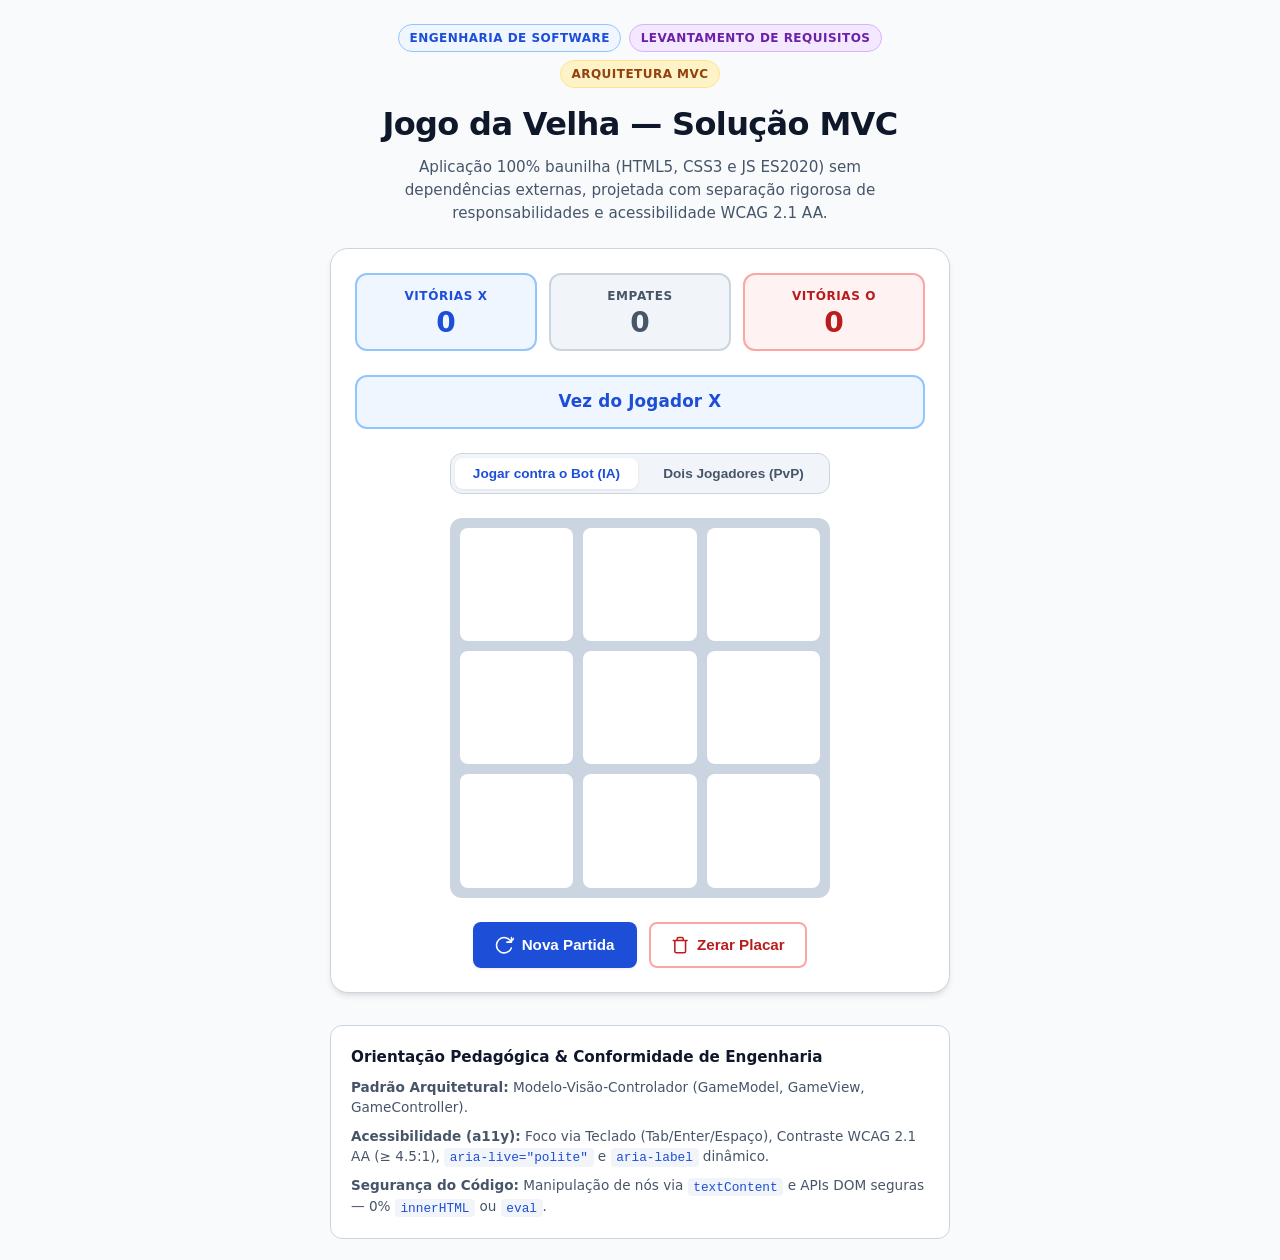
==== index.html @ e109f033 "Adicionei a opção de jogar contra um bot" ====
<!DOCTYPE html>
<html lang="pt-BR">
<head>
  <meta charset="UTF-8">
  <meta name="viewport" content="width=device-width, initial-scale=1.0">
  <meta name="description" content="Jogo da Velha interativo desenvolvido com Arquitetura MVC, HTML5 Semântico, CSS3 Moderno e JavaScript Puro (ES2020), em total conformidade com WCAG 2.1 AA.">
  <title>Jogo da Velha — Requisitos e Solução MVC</title>
  <link rel="stylesheet" href="styles.css">
  <script src="app.js" defer></script>
</head>
<body>
  <div class="page-wrapper">
    <!-- Cabeçalho Principal -->
    <header class="main-header">
      <div class="header-badges">
        <span class="badge badge-primary">Engenharia de Software</span>
        <span class="badge badge-secondary">Levantamento de Requisitos</span>
        <span class="badge badge-accent">Arquitetura MVC</span>
      </div>
      <h1 class="main-title">Jogo da Velha — Solução MVC</h1>
      <p class="subtitle">
        Aplicação 100% baunilha (HTML5, CSS3 e JS ES2020) sem dependências externas, projetada com separação rigorosa de responsabilidades e acessibilidade WCAG 2.1 AA.
      </p>
    </header>

    <!-- Área Central da Aplicação -->
    <main class="game-container" id="gameApp">
      <!-- Painel de Placar (RF07) -->
      <section class="scoreboard" aria-label="Placar da sessão">
        <div class="score-card score-card-x" id="cardScoreX">
          <span class="score-label">VITÓRIAS X</span>
          <span class="score-value" id="scoreX" aria-live="polite">0</span>
        </div>
        <div class="score-card score-card-draw" id="cardScoreDraw">
          <span class="score-label">EMPATES</span>
          <span class="score-value" id="scoreDraw" aria-live="polite">0</span>
        </div>
        <div class="score-card score-card-o" id="cardScoreO">
          <span class="score-label">VITÓRIAS O</span>
          <span class="score-value" id="scoreO" aria-live="polite">0</span>
        </div>
      </section>

      <!-- Banner de Status de Turno / Fim de Jogo (RF03, RF05, RNF05) -->
      <section class="status-section" aria-label="Status do jogo">
        <div 
          id="gameStatus" 
          class="status-banner status-x" 
          role="status" 
          aria-live="polite"
        >
          Vez do Jogador X
        </div>
      </section>
      
      <!-- Seletor de Modo de Jogo -->
      <section class="mode-section" aria-label="Modo de jogo">
        <div class="mode-toggle">
          <button type="button" id="btnModeBot" class="btn-mode active" aria-pressed="true">Jogar contra o Bot (IA)</button>
          <button type="button" id="btnModePvp" class="btn-mode" aria-pressed="false">Dois Jogadores (PvP)</button>
        </div>
      </section>
      
      <!-- Tabuleiro 3x3 (RF01, RF02, RF04, RNF05) -->
      <section class="board-section" aria-label="Área do tabuleiro">
        <div 
          class="board-grid" 
          id="boardGrid" 
          role="grid" 
          aria-label="Tabuleiro do Jogo da Velha com 3 linhas e 3 colunas"
        >
          <!-- 9 Casas interativas via botões semânticos -->
          <button type="button" class="cell" data-index="0" data-row="1" data-col="1" aria-label="Linha 1, Coluna 1, vazia"></button>
          <button type="button" class="cell" data-index="1" data-row="1" data-col="2" aria-label="Linha 1, Coluna 2, vazia"></button>
          <button type="button" class="cell" data-index="2" data-row="1" data-col="3" aria-label="Linha 1, Coluna 3, vazia"></button>

          <button type="button" class="cell" data-index="3" data-row="2" data-col="1" aria-label="Linha 2, Coluna 1, vazia"></button>
          <button type="button" class="cell" data-index="4" data-row="2" data-col="2" aria-label="Linha 2, Coluna 2, vazia"></button>
          <button type="button" class="cell" data-index="5" data-row="2" data-col="3" aria-label="Linha 2, Coluna 3, vazia"></button>

          <button type="button" class="cell" data-index="6" data-row="3" data-col="1" aria-label="Linha 3, Coluna 1, vazia"></button>
          <button type="button" class="cell" data-index="7" data-row="3" data-col="2" aria-label="Linha 3, Coluna 2, vazia"></button>
          <button type="button" class="cell" data-index="8" data-row="3" data-col="3" aria-label="Linha 3, Coluna 3, vazia"></button>
        </div>
      </section>

      <!-- Controles de Ação (RF06, RF08) -->
      <section class="actions-section" aria-label="Controles da partida">
        <button type="button" id="btnNewGame" class="btn btn-primary" aria-label="Iniciar nova partida, mantendo o placar">
          <svg class="btn-icon" viewBox="0 0 24 24" fill="none" stroke="currentColor" stroke-width="2" stroke-linecap="round" stroke-linejoin="round" aria-hidden="true">
            <path d="M21.5 2v6h-6M21.34 15.57a10 10 0 1 1-.57-8.38l5.67-5.67"/>
          </svg>
          Nova Partida
        </button>

        <button type="button" id="btnResetScores" class="btn btn-outline-danger" aria-label="Zerar todo o histórico de vitórias e empates com confirmação">
          <svg class="btn-icon" viewBox="0 0 24 24" fill="none" stroke="currentColor" stroke-width="2" stroke-linecap="round" stroke-linejoin="round" aria-hidden="true">
            <path d="M3 6h18M19 6v14a2 2 0 0 1-2 2H7a2 2 0 0 1-2-2V6m3 0V4a2 2 0 0 1 2-2h4a2 2 0 0 1 2 2v2"/>
          </svg>
          Zerar Placar
        </button>
      </section>
    </main>

    <!-- Modal de Confirmação para Zerar Placar (RF08, RN07) -->
    <dialog id="confirmDialog" class="confirm-dialog" aria-labelledby="dialogTitle" aria-describedby="dialogDesc">
      <div class="dialog-content">
        <div class="dialog-icon" aria-hidden="true">⚠️</div>
        <h2 id="dialogTitle" class="dialog-title">Zerar Histórico do Placar?</h2>
        <p id="dialogDesc" class="dialog-description">
          Esta ação apagará todas as vitórias do Jogador X, vitórias do Jogador O e empates acumulados nesta sessão. O jogo será reiniciado.
        </p>
        <div class="dialog-actions">
          <button type="button" id="btnCancelReset" class="btn btn-secondary">Cancelar</button>
          <button type="button" id="btnConfirmReset" class="btn btn-danger">Sim, Zerar Placar</button>
        </div>
      </div>
    </dialog>

    <!-- Rodapé Pedagógico com Rastreabilidade de Engenharia de Software -->
    <footer class="pedagogical-footer">
      <div class="footer-card">
        <h3>Orientação Pedagógica & Conformidade de Engenharia</h3>
        <p><strong>Padrão Arquitetural:</strong> Modelo-Visão-Controlador (GameModel, GameView, GameController).</p>
        <p><strong>Acessibilidade (a11y):</strong> Foco via Teclado (Tab/Enter/Espaço), Contraste WCAG 2.1 AA (&ge; 4.5:1), <code>aria-live="polite"</code> e <code>aria-label</code> dinâmico.</p>
        <p><strong>Segurança do Código:</strong> Manipulação de nós via <code>textContent</code> e APIs DOM seguras — 0% <code>innerHTML</code> ou <code>eval</code>.</p>
      </div>
    </footer>
  </div>
</body>
</html>
---- styles.css ----
/* ==========================================================================
   Jogo da Velha — Solução MVC (Engenharia de Software)
   Estilização Moderna, Responsiva (CSS Grid / Flexbox) e Acessível (WCAG AA)
   ========================================================================== */

:root {
  /* Cores Principais - Contraste certificado WCAG 2.1 AA (>= 4.5:1) */
  --color-bg: #f8fafc;
  --color-surface: #ffffff;
  --color-surface-hover: #f1f5f9;
  --color-border: #cbd5e1;
  --color-border-focus: #2563eb;

  /* Tipografia & Textos */
  --color-text-main: #0f172a;      /* Contraste > 12:1 contra #f8fafc */
  --color-text-muted: #475569;     /* Contraste > 5.5:1 contra #f8fafc */
  --color-text-white: #ffffff;

  /* Jogador X (Azul Intenso) */
  --color-player-x: #1d4ed8;       /* Contraste > 4.5:1 */
  --color-player-x-bg: #eff6ff;
  --color-player-x-border: #93c5fd;

  /* Jogador O (Rubro / Coral Escuro) */
  --color-player-o: #b91c1c;       /* Contraste > 4.5:1 */
  --color-player-o-bg: #fef2f2;
  --color-player-o-border: #fca5a5;

  /* Estados de Jogo (Vitória, Alerta e Empate) */
  --color-win: #15803d;            /* Contraste > 4.5:1 */
  --color-win-bg: #dcfce7;
  --color-win-border: #86efac;

  --color-draw: #475569;
  --color-draw-bg: #f1f5f9;

  --color-danger: #b91c1c;
  --color-danger-hover: #991b1b;
  --color-danger-bg: #fef2f2;

  /* Efeitos e Dimensões */
  --radius-sm: 8px;
  --radius-md: 12px;
  --radius-lg: 18px;
  --shadow-sm: 0 1px 3px rgba(0, 0, 0, 0.08);
  --shadow-md: 0 4px 6px -1px rgba(0, 0, 0, 0.1), 0 2px 4px -2px rgba(0, 0, 0, 0.06);
  --shadow-lg: 0 10px 15px -3px rgba(0, 0, 0, 0.1), 0 4px 6px -4px rgba(0, 0, 0, 0.05);

  --transition-fast: 150ms ease;
  --transition-normal: 250ms ease;

  --font-family: system-ui, -apple-system, BlinkMacSystemFont, 'Segoe UI', Roboto, Helvetica, Arial, sans-serif;
}

/* Reset básico e tipografia */
*, *::before, *::after {
  box-sizing: border-box;
  margin: 0;
  padding: 0;
}

html {
  font-size: 16px;
  color-scheme: light;
}

body {
  font-family: var(--font-family);
  background-color: var(--color-bg);
  color: var(--color-text-main);
  line-height: 1.5;
  min-height: 100vh;
  display: flex;
  flex-direction: column;
  align-items: center;
  padding: 1.5rem 1rem;
}

/* Envoltório da Página */
.page-wrapper {
  width: 100%;
  max-width: 620px;
  display: flex;
  flex-direction: column;
  gap: 1.5rem;
}

/* ==========================================================================
   Cabeçalho
   ========================================================================== */
.main-header {
  text-align: center;
}

.header-badges {
  display: flex;
  flex-wrap: wrap;
  gap: 0.5rem;
  justify-content: center;
  margin-bottom: 0.75rem;
}

.badge {
  font-size: 0.75rem;
  font-weight: 700;
  text-transform: uppercase;
  letter-spacing: 0.04em;
  padding: 0.25rem 0.65rem;
  border-radius: 9999px;
}

.badge-primary {
  background-color: var(--color-player-x-bg);
  color: var(--color-player-x);
  border: 1px solid var(--color-player-x-border);
}

.badge-secondary {
  background-color: #f3e8ff;
  color: #6b21a8;
  border: 1px solid #d8b4fe;
}

.badge-accent {
  background-color: #fef3c7;
  color: #92400e;
  border: 1px solid #fde68a;
}

.main-title {
  font-size: clamp(1.5rem, 4vw, 2rem);
  font-weight: 800;
  letter-spacing: -0.02em;
  color: var(--color-text-main);
  margin-bottom: 0.5rem;
}

.subtitle {
  font-size: 0.95rem;
  color: var(--color-text-muted);
  max-width: 520px;
  margin: 0 auto;
}

/* ==========================================================================
   Container Principal do Jogo
   ========================================================================== */
.game-container {
  background: var(--color-surface);
  border: 1px solid var(--color-border);
  border-radius: var(--radius-lg);
  padding: 1.5rem;
  box-shadow: var(--shadow-md);
  display: flex;
  flex-direction: column;
  gap: 1.5rem;
}

/* ==========================================================================
   Placar da Sessão (RF07)
   ========================================================================== */
.scoreboard {
  display: grid;
  grid-template-columns: repeat(3, 1fr);
  gap: 0.75rem;
}

.score-card {
  padding: 0.75rem 0.5rem;
  border-radius: var(--radius-md);
  text-align: center;
  display: flex;
  flex-direction: column;
  align-items: center;
  gap: 0.25rem;
  border: 2px solid transparent;
  transition: transform var(--transition-fast), border-color var(--transition-fast);
}

.score-card-x {
  background-color: var(--color-player-x-bg);
  border-color: var(--color-player-x-border);
  color: var(--color-player-x);
}

.score-card-draw {
  background-color: var(--color-draw-bg);
  border-color: var(--color-border);
  color: var(--color-draw);
}

.score-card-o {
  background-color: var(--color-player-o-bg);
  border-color: var(--color-player-o-border);
  color: var(--color-player-o);
}

.score-label {
  font-size: 0.75rem;
  font-weight: 700;
  letter-spacing: 0.05em;
}

.score-value {
  font-size: 1.75rem;
  font-weight: 800;
  line-height: 1;
}

/* ==========================================================================
   Banner de Status (RF03, RF05, RNF05)
   ========================================================================== */
.status-section {
  display: flex;
  justify-content: center;
}

.status-banner {
  width: 100%;
  text-align: center;
  padding: 0.75rem 1rem;
  border-radius: var(--radius-md);
  font-size: 1.05rem;
  font-weight: 700;
  letter-spacing: 0.01em;
  transition: all var(--transition-normal);
  border: 2px solid transparent;
}

.status-banner.status-x {
  background-color: var(--color-player-x-bg);
  color: var(--color-player-x);
  border-color: var(--color-player-x-border);
}

.status-banner.status-o {
  background-color: var(--color-player-o-bg);
  color: var(--color-player-o);
  border-color: var(--color-player-o-border);
}

.status-banner.status-win {
  background-color: var(--color-win-bg);
  color: var(--color-win);
  border-color: var(--color-win-border);
  animation: pulse-win 1s ease-in-out infinite alternate;
}

.status-banner.status-draw {
  background-color: var(--color-draw-bg);
  color: var(--color-text-main);
  border-color: var(--color-border);
}

/* ==========================================================================
   Tabuleiro 3x3 (RF01, RF02, RF04)
   ========================================================================== */
.board-section {
  display: flex;
  justify-content: center;
}

.board-grid {
  display: grid;
  grid-template-columns: repeat(3, 1fr);
  grid-template-rows: repeat(3, 1fr);
  gap: 10px;
  width: 100%;
  max-width: 380px;
  background-color: var(--color-border);
  padding: 10px;
  border-radius: var(--radius-md);
}

/* Células individuais */
.cell {
  aspect-ratio: 1 / 1;
  background-color: var(--color-surface);
  border: none;
  border-radius: var(--radius-sm);
  font-size: clamp(2.5rem, 8vw, 3.5rem);
  font-weight: 900;
  display: flex;
  align-items: center;
  justify-content: center;
  cursor: pointer;
  user-select: none;
  transition: background-color var(--transition-fast), transform var(--transition-fast), box-shadow var(--transition-fast);
  outline: none;
}

.cell:hover:not(:disabled):not(.cell-occupied) {
  background-color: var(--color-surface-hover);
  transform: scale(1.02);
}

/* Estilo de Foco Acessível (RNF05, CT09) */
.cell:focus-visible {
  outline: 3px solid var(--color-border-focus);
  outline-offset: 3px;
  z-index: 2;
}

/* Marcação X */
.cell[data-mark="X"] {
  color: var(--color-player-x);
}

/* Marcação O */
.cell[data-mark="O"] {
  color: var(--color-player-o);
}

/* Célula ocupada */
.cell.cell-occupied {
  cursor: not-allowed;
}

/* Célula Vencedora (CT01, CT02, CT03) */
.cell.winning-cell {
  background-color: var(--color-win-bg) !important;
  color: var(--color-win) !important;
  box-shadow: 0 0 0 3px var(--color-win-border) inset, 0 4px 10px rgba(22, 163, 74, 0.25);
  animation: bounce-win 0.6s ease;
}

/* Feedback de Casa Já Ocupada (CT05 / RF04) */
.cell.shake {
  animation: cell-shake 0.4s ease-in-out;
  background-color: var(--color-danger-bg);
}

/* Tabuleiro bloqueado ao final da partida (RN04) */
.board-grid.game-over .cell:not(.winning-cell) {
  opacity: 0.65;
  cursor: default;
}

/* ==========================================================================
   Botões de Ação
   ========================================================================== */
.actions-section {
  display: flex;
  flex-wrap: wrap;
  gap: 0.75rem;
  justify-content: center;
}

.btn {
  display: inline-flex;
  align-items: center;
  justify-content: center;
  gap: 0.5rem;
  padding: 0.75rem 1.25rem;
  font-size: 0.95rem;
  font-weight: 700;
  border-radius: var(--radius-sm);
  border: 2px solid transparent;
  cursor: pointer;
  transition: all var(--transition-fast);
  text-decoration: none;
}

.btn:focus-visible {
  outline: 3px solid var(--color-border-focus);
  outline-offset: 2px;
}

.btn-icon {
  width: 1.15rem;
  height: 1.15rem;
}

.btn-primary {
  background-color: var(--color-player-x);
  color: var(--color-text-white);
  box-shadow: var(--shadow-sm);
}

.btn-primary:hover {
  background-color: #1e40af;
  transform: translateY(-1px);
  box-shadow: var(--shadow-md);
}

.btn-outline-danger {
  background-color: transparent;
  color: var(--color-danger);
  border-color: #fca5a5;
}

.btn-outline-danger:hover {
  background-color: var(--color-danger-bg);
  border-color: var(--color-danger);
}

.btn-danger {
  background-color: var(--color-danger);
  color: var(--color-text-white);
}

.btn-danger:hover {
  background-color: var(--color-danger-hover);
}

.btn-secondary {
  background-color: #e2e8f0;
  color: var(--color-text-main);
}

.btn-secondary:hover {
  background-color: #cbd5e1;
}

/* ==========================================================================
   Modal / Diálogo de Confirmação (RF08, RN07)
   ========================================================================== */
.confirm-dialog {
  margin: auto;
  padding: 0;
  border: none;
  border-radius: var(--radius-lg);
  box-shadow: 0 25px 50px -12px rgba(0, 0, 0, 0.25);
  max-width: 440px;
  width: 90%;
  background: var(--color-surface);
}

.confirm-dialog::backdrop {
  background-color: rgba(15, 23, 42, 0.65);
  backdrop-filter: blur(2px);
}

.dialog-content {
  padding: 1.75rem;
  display: flex;
  flex-direction: column;
  align-items: center;
  text-align: center;
  gap: 1rem;
}

.dialog-icon {
  font-size: 2.5rem;
  line-height: 1;
}

.dialog-title {
  font-size: 1.35rem;
  font-weight: 800;
  color: var(--color-text-main);
}

.dialog-description {
  font-size: 0.95rem;
  color: var(--color-text-muted);
}

.dialog-actions {
  display: flex;
  width: 100%;
  gap: 0.75rem;
  margin-top: 0.5rem;
}

.dialog-actions .btn {
  flex: 1;
}

/* ==========================================================================
   Rodapé Pedagógico
   ========================================================================== */
.pedagogical-footer {
  margin-top: 0.5rem;
}

.footer-card {
  background-color: var(--color-surface);
  border: 1px solid var(--color-border);
  border-radius: var(--radius-md);
  padding: 1.25rem;
  font-size: 0.85rem;
  color: var(--color-text-muted);
  display: flex;
  flex-direction: column;
  gap: 0.5rem;
}

.footer-card h3 {
  font-size: 0.95rem;
  color: var(--color-text-main);
  font-weight: 700;
}

.footer-card code {
  background-color: #f1f5f9;
  padding: 0.1rem 0.35rem;
  border-radius: 4px;
  font-size: 0.8rem;
  color: var(--color-player-x);
}

/* ==========================================================================
   Animações
   ========================================================================== */
@keyframes cell-shake {
  0%, 100% { transform: translateX(0); }
  20%, 60% { transform: translateX(-6px); }
  40%, 80% { transform: translateX(6px); }
}

@keyframes bounce-win {
  0% { transform: scale(0.9); }
  50% { transform: scale(1.08); }
  100% { transform: scale(1); }
}

@keyframes pulse-win {
  0% { transform: scale(1); }
  100% { transform: scale(1.02); }
}

/* ==========================================================================
   Responsividade (RNF01: 360px até 1440px+)
   ========================================================================== */
@media (max-width: 480px) {
  body {
    padding: 1rem 0.5rem;
  }

  .game-container {
    padding: 1rem;
    gap: 1rem;
  }

  .scoreboard {
    gap: 0.4rem;
  }

  .score-card {
    padding: 0.5rem 0.25rem;
  }

  .score-label {
    font-size: 0.65rem;
  }

  .score-value {
    font-size: 1.4rem;
  }

  .board-grid {
    gap: 6px;
    padding: 6px;
  }

  .btn {
    width: 100%;
  }

  .dialog-actions {
    flex-direction: column;
  }
}

/* ==========================================================================
   Seletor de Modo de Jogo
   ========================================================================== */
   .mode-section {
    display: flex;
    justify-content: center;
  }
  
  .mode-toggle {
    display: flex;
    background-color: var(--color-surface-hover);
    padding: 4px;
    border-radius: var(--radius-md);
    border: 1px solid var(--color-border);
    gap: 4px;
    width: 100%;
    max-width: 380px;
  }
  
  .btn-mode {
    flex: 1;
    background: transparent;
    border: none;
    padding: 0.5rem 0.75rem;
    font-size: 0.85rem;
    font-weight: 700;
    color: var(--color-text-muted);
    border-radius: var(--radius-sm);
    cursor: pointer;
    transition: all var(--transition-fast);
  }
  
  .btn-mode:hover {
    color: var(--color-text-main);
  }
  
  .btn-mode.active {
    background-color: var(--color-surface);
    color: var(--color-player-x);
    box-shadow: var(--shadow-sm);
  }
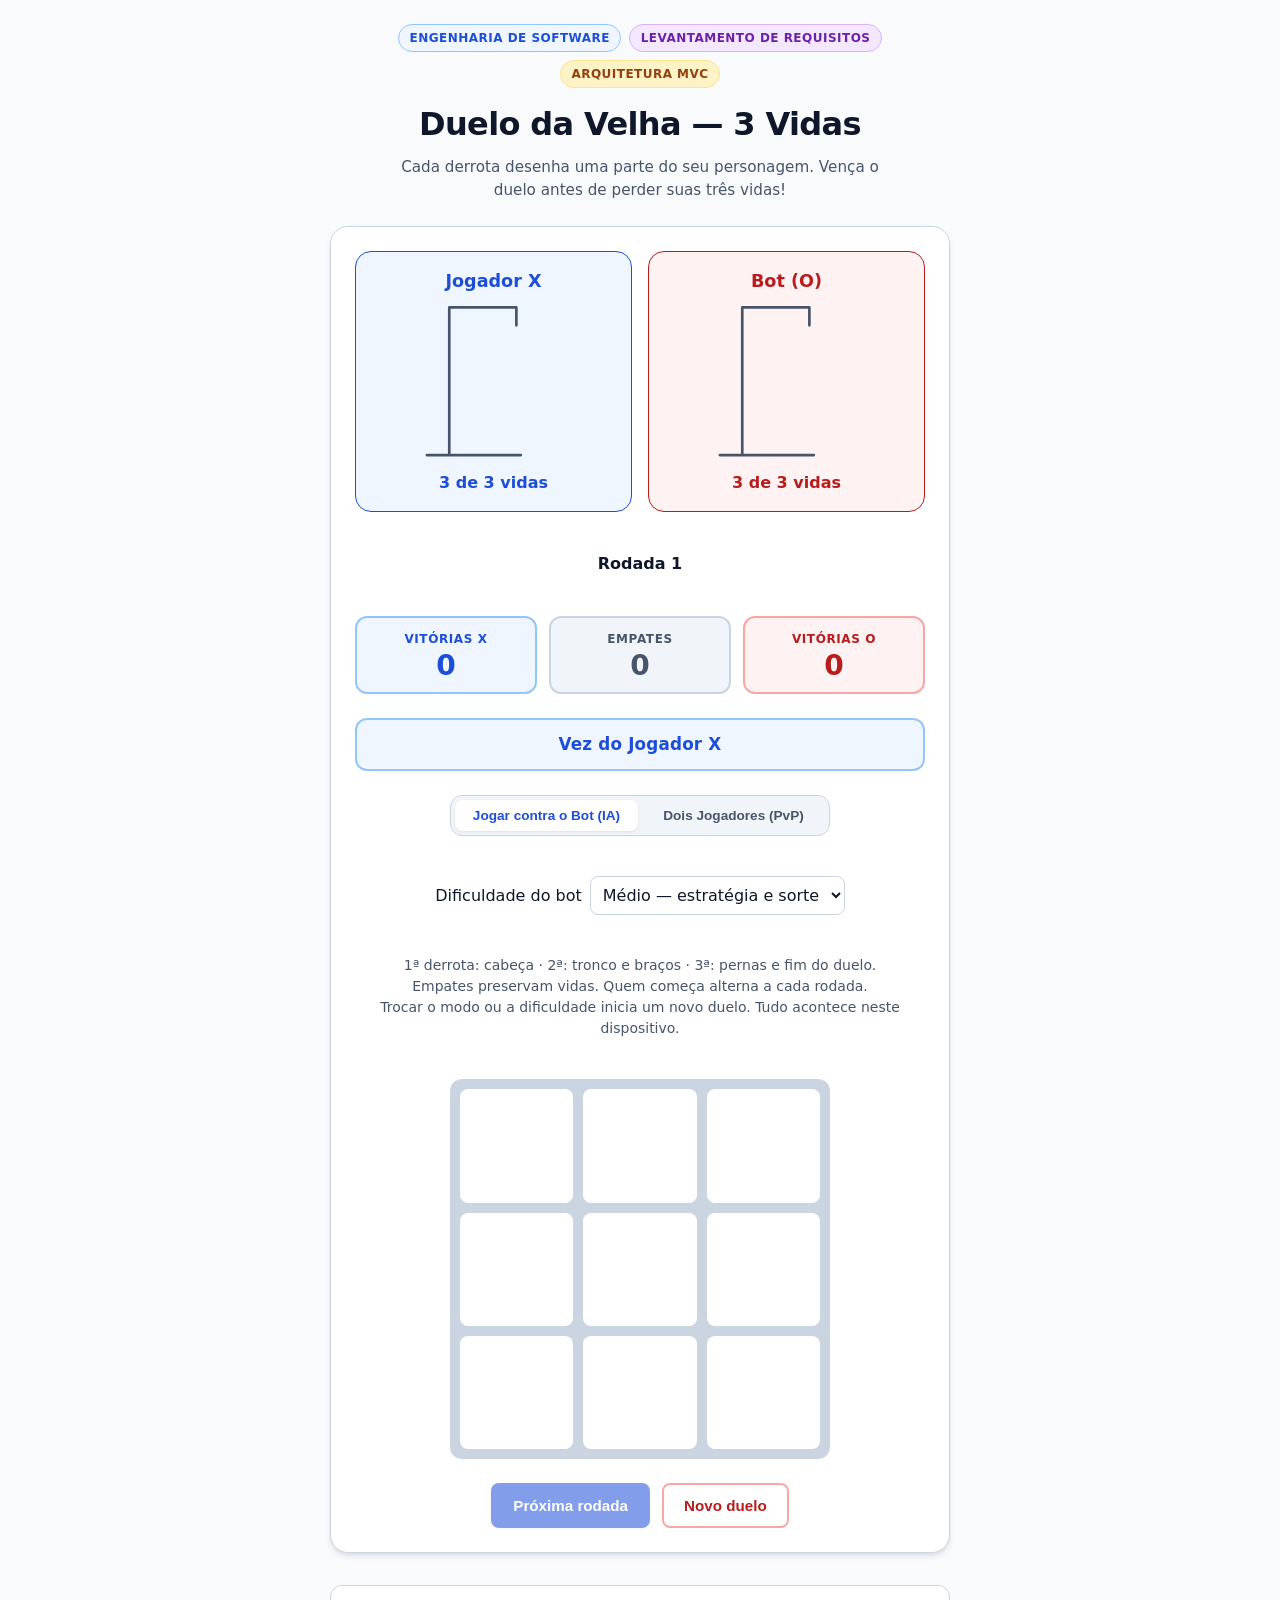
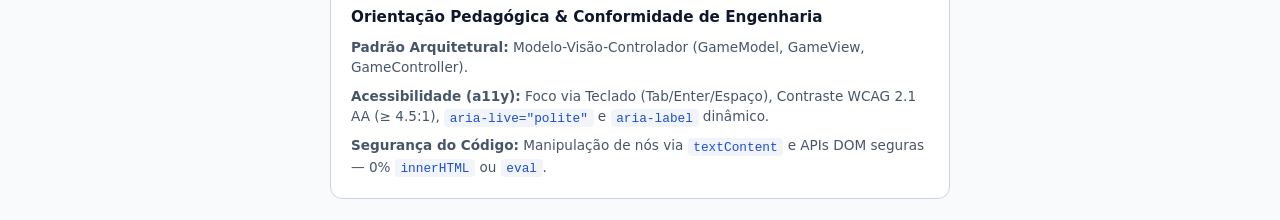
==== commit 92c6b4b3: "Adiciona duelo local com forca de três vidas e dificuldades do bot" ====
--- a/index.html
+++ b/index.html
@@ -4,7 +4,7 @@
   <meta charset="UTF-8">
   <meta name="viewport" content="width=device-width, initial-scale=1.0">
   <meta name="description" content="Jogo da Velha interativo desenvolvido com Arquitetura MVC, HTML5 Semântico, CSS3 Moderno e JavaScript Puro (ES2020), em total conformidade com WCAG 2.1 AA.">
-  <title>Jogo da Velha — Requisitos e Solução MVC</title>
+  <title>Duelo da Velha — 3 Vidas</title>
   <link rel="stylesheet" href="styles.css">
   <script src="app.js" defer></script>
 </head>
@@ -17,14 +17,33 @@
         <span class="badge badge-secondary">Levantamento de Requisitos</span>
         <span class="badge badge-accent">Arquitetura MVC</span>
       </div>
-      <h1 class="main-title">Jogo da Velha — Solução MVC</h1>
+      <h1 class="main-title">Duelo da Velha — 3 Vidas</h1>
       <p class="subtitle">
-        Aplicação 100% baunilha (HTML5, CSS3 e JS ES2020) sem dependências externas, projetada com separação rigorosa de responsabilidades e acessibilidade WCAG 2.1 AA.
+        Cada derrota desenha uma parte do seu personagem. Vença o duelo antes de perder suas três vidas!
       </p>
     </header>
 
     <!-- Área Central da Aplicação -->
     <main class="game-container" id="gameApp">
+      <section class="duel-panel" aria-label="Vidas dos participantes"><article class="hangman-card hangman-x">
+      <h2 id="nameX">Jogador X</h2>
+      <svg id="hangmanX" viewBox="0 0 180 190" aria-hidden="true" class="hangman">
+        <path d="M15 180 H120 M40 180 V15 H115 V35" class="scaffold"/>
+        <circle data-stage="1" cx="115" cy="55" r="20" style="visibility:hidden"/>
+        <g data-stage="2" style="visibility:hidden"><path d="M115 75 V125 M115 85 L85 110 M115 85 L145 110"/></g>
+        <g data-stage="3" style="visibility:hidden"><path d="M115 125 L90 160 M115 125 L140 160"/></g>
+      </svg>
+      <p id="livesX" class="lives" aria-live="polite">3 de 3 vidas</p>
+    </article><article class="hangman-card hangman-o">
+      <h2 id="nameO">Jogador O</h2>
+      <svg id="hangmanO" viewBox="0 0 180 190" aria-hidden="true" class="hangman">
+        <path d="M15 180 H120 M40 180 V15 H115 V35" class="scaffold"/>
+        <circle data-stage="1" cx="115" cy="55" r="20" style="visibility:hidden"/>
+        <g data-stage="2" style="visibility:hidden"><path d="M115 75 V125 M115 85 L85 110 M115 85 L145 110"/></g>
+        <g data-stage="3" style="visibility:hidden"><path d="M115 125 L90 160 M115 125 L140 160"/></g>
+      </svg>
+      <p id="livesO" class="lives" aria-live="polite">3 de 3 vidas</p>
+    </article></section><p id="roundNumber" class="round-number">Rodada 1</p>
       <!-- Painel de Placar (RF07) -->
       <section class="scoreboard" aria-label="Placar da sessão">
         <div class="score-card score-card-x" id="cardScoreX">
@@ -61,7 +80,18 @@
         </div>
       </section>
       
-      <!-- Tabuleiro 3x3 (RF01, RF02, RF04, RNF05) -->
+      <section id="difficultySection" class="difficulty-section">
+        <label for="botDifficulty">Dificuldade do bot</label>
+        <select id="botDifficulty">
+          <option value="easy">Fácil — jogadas aleatórias</option>
+          <option value="medium" selected>Médio — estratégia e sorte</option>
+          <option value="hard">Difícil — Minimax</option>
+        </select>
+      </section>
+      <p class="duel-rules">1ª derrota: cabeça · 2ª: tronco e braços · 3ª: pernas e fim do duelo.<br>
+        Empates preservam vidas. Quem começa alterna a cada rodada.<br>
+        Trocar o modo ou a dificuldade inicia um novo duelo. Tudo acontece neste dispositivo.</p>
+            <!-- Tabuleiro 3x3 (RF01, RF02, RF04, RNF05) -->
       <section class="board-section" aria-label="Área do tabuleiro">
         <div 
           class="board-grid" 
@@ -86,18 +116,18 @@
 
       <!-- Controles de Ação (RF06, RF08) -->
       <section class="actions-section" aria-label="Controles da partida">
-        <button type="button" id="btnNewGame" class="btn btn-primary" aria-label="Iniciar nova partida, mantendo o placar">
+        <button type="button" id="btnNewGame" class="btn btn-primary" disabled>
           <svg class="btn-icon" viewBox="0 0 24 24" fill="none" stroke="currentColor" stroke-width="2" stroke-linecap="round" stroke-linejoin="round" aria-hidden="true">
             <path d="M21.5 2v6h-6M21.34 15.57a10 10 0 1 1-.57-8.38l5.67-5.67"/>
           </svg>
-          Nova Partida
+          Próxima rodada
         </button>
 
-        <button type="button" id="btnResetScores" class="btn btn-outline-danger" aria-label="Zerar todo o histórico de vitórias e empates com confirmação">
+        <button type="button" id="btnResetScores" class="btn btn-outline-danger" aria-label="Iniciar novo duelo com confirmação">
           <svg class="btn-icon" viewBox="0 0 24 24" fill="none" stroke="currentColor" stroke-width="2" stroke-linecap="round" stroke-linejoin="round" aria-hidden="true">
             <path d="M3 6h18M19 6v14a2 2 0 0 1-2 2H7a2 2 0 0 1-2-2V6m3 0V4a2 2 0 0 1 2-2h4a2 2 0 0 1 2 2v2"/>
           </svg>
-          Zerar Placar
+          Novo duelo
         </button>
       </section>
     </main>
@@ -106,13 +136,13 @@
     <dialog id="confirmDialog" class="confirm-dialog" aria-labelledby="dialogTitle" aria-describedby="dialogDesc">
       <div class="dialog-content">
         <div class="dialog-icon" aria-hidden="true">⚠️</div>
-        <h2 id="dialogTitle" class="dialog-title">Zerar Histórico do Placar?</h2>
+        <h2 id="dialogTitle" class="dialog-title">Iniciar novo duelo?</h2>
         <p id="dialogDesc" class="dialog-description">
-          Esta ação apagará todas as vitórias do Jogador X, vitórias do Jogador O e empates acumulados nesta sessão. O jogo será reiniciado.
+          As vidas, o placar e a rodada atual serão reiniciados. O modo e a dificuldade serão mantidos.
         </p>
         <div class="dialog-actions">
           <button type="button" id="btnCancelReset" class="btn btn-secondary">Cancelar</button>
-          <button type="button" id="btnConfirmReset" class="btn btn-danger">Sim, Zerar Placar</button>
+          <button type="button" id="btnConfirmReset" class="btn btn-danger">Sim, novo duelo</button>
         </div>
       </div>
     </dialog>
--- a/styles.css
+++ b/styles.css
@@ -603,4 +603,21 @@
     background-color: var(--color-surface);
     color: var(--color-player-x);
     box-shadow: var(--shadow-sm);
-  }+  }
+/* Duelo local com três vidas */
+.duel-panel { display: grid; grid-template-columns: repeat(2, minmax(0, 1fr)); gap: 1rem; width: 100%; }
+.hangman-card { text-align: center; border: 1px solid currentColor; border-radius: 16px; padding: 1rem; }
+.hangman-x { color: var(--color-player-x); background: var(--color-player-x-bg); }
+.hangman-o { color: var(--color-player-o); background: var(--color-player-o-bg); }
+.hangman-card h2 { font-size: 1.1rem; }
+.hangman { width: 100%; max-width: 180px; height: 170px; fill: none; stroke: currentColor; stroke-width: 5; stroke-linecap: round; stroke-linejoin: round; }
+.hangman .scaffold { stroke: var(--color-text-muted); stroke-width: 3; }
+.lives { font-weight: 700; }
+.round-number { text-align: center; font-weight: 700; margin: 1rem 0; }
+.difficulty-section { display: flex; justify-content: center; flex-wrap: wrap; align-items: center; gap: .5rem; margin: 1rem 0; }
+.difficulty-section[hidden] { display: none; }
+.difficulty-section select { font: inherit; padding: .5rem; max-width: 100%; border: 1px solid var(--color-border); border-radius: 8px; background: white; color: var(--color-text-main); }
+.duel-rules { text-align: center; font-size: .875rem; color: var(--color-text-muted); margin-bottom: 1rem; }
+button:disabled { cursor: default; }
+.btn:disabled { opacity: .55; }
+@media (max-width: 400px) { .hangman-card { padding: .5rem; } .hangman { height: 135px; } }
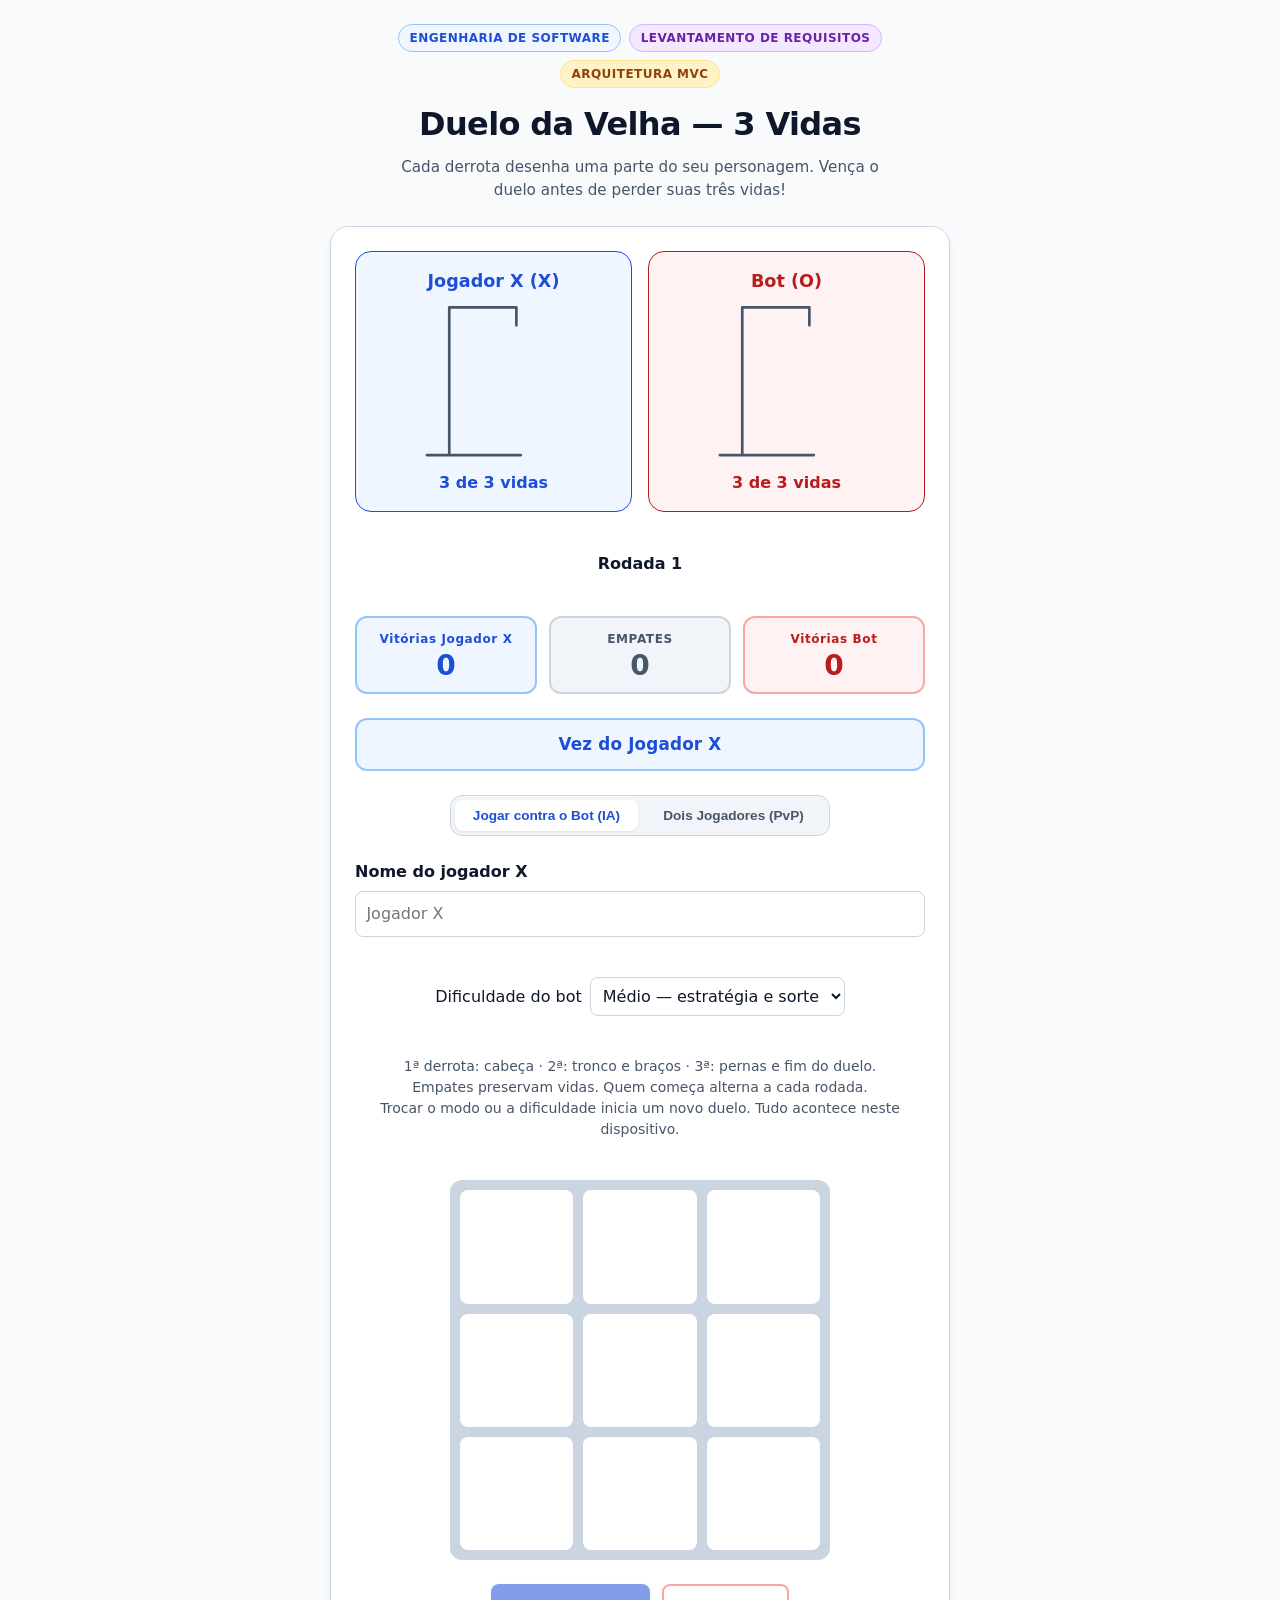
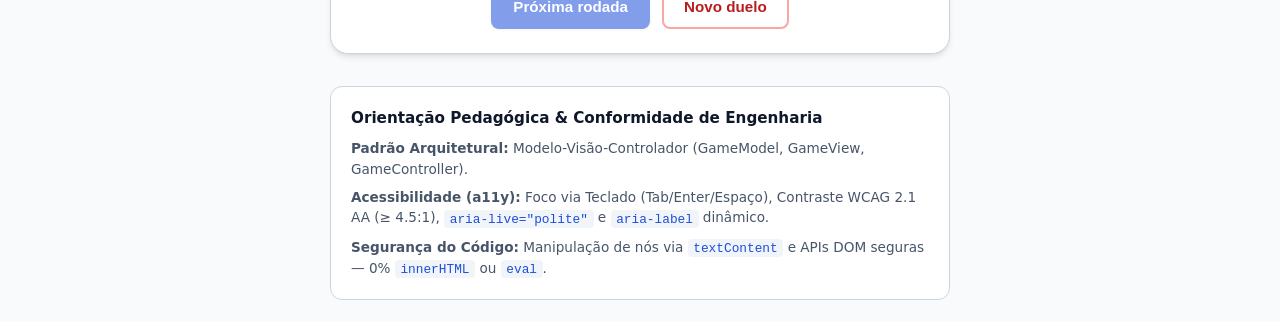
==== commit cc03014e: "Permite personalizar nomes dos jogadores e mantém Bot fixo" ====
--- a/index.html
+++ b/index.html
@@ -80,6 +80,16 @@
         </div>
       </section>
       
+      <section class="player-names" aria-label="Nomes dos jogadores">
+        <div>
+          <label for="playerNameX">Nome do jogador X</label>
+          <input id="playerNameX" type="text" maxlength="24" placeholder="Jogador X" autocomplete="off">
+        </div>
+        <div id="playerOField" hidden>
+          <label for="playerNameO">Nome do jogador O</label>
+          <input id="playerNameO" type="text" maxlength="24" placeholder="Jogador O" autocomplete="off" disabled>
+        </div>
+      </section>
       <section id="difficultySection" class="difficulty-section">
         <label for="botDifficulty">Dificuldade do bot</label>
         <select id="botDifficulty">
--- a/styles.css
+++ b/styles.css
@@ -605,6 +605,12 @@
     box-shadow: var(--shadow-sm);
   }
 /* Duelo local com três vidas */
+.player-names { display: flex; flex-wrap: wrap; gap: 1rem; }
+.player-names > div { flex: 1 1 180px; min-width: 0; }
+.player-names > [hidden] { display: none; }
+.player-names label { display: block; font-weight: 600; margin-bottom: .4rem; }
+.player-names input { width: 100%; font: inherit; padding: .65rem; border: 1px solid var(--color-border); border-radius: 8px; }
+.hangman-card h2, .score-label { overflow-wrap: anywhere; }
 .duel-panel { display: grid; grid-template-columns: repeat(2, minmax(0, 1fr)); gap: 1rem; width: 100%; }
 .hangman-card { text-align: center; border: 1px solid currentColor; border-radius: 16px; padding: 1rem; }
 .hangman-x { color: var(--color-player-x); background: var(--color-player-x-bg); }
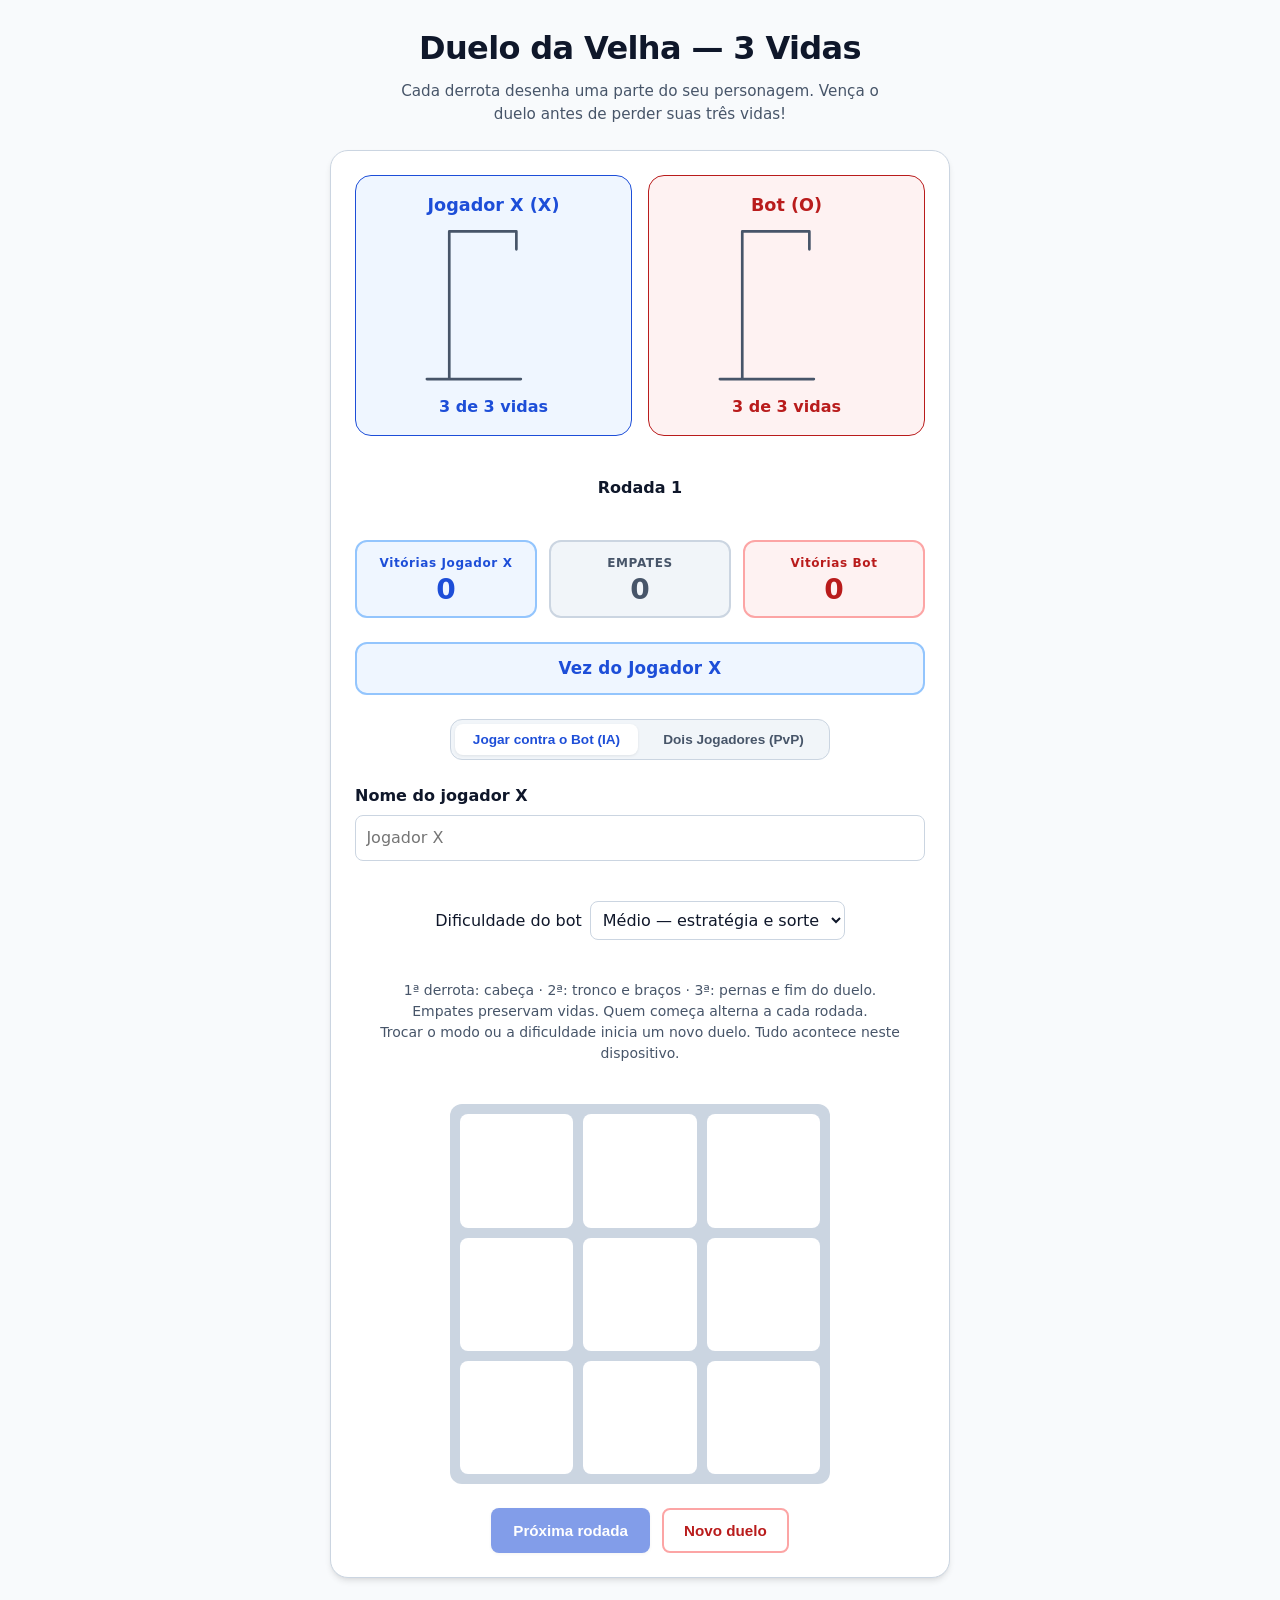
==== commit 7afde449: "Remove selos do cabeçalho e quadro pedagógico do jogo" ====
--- a/index.html
+++ b/index.html
@@ -12,11 +12,6 @@
   <div class="page-wrapper">
     <!-- Cabeçalho Principal -->
     <header class="main-header">
-      <div class="header-badges">
-        <span class="badge badge-primary">Engenharia de Software</span>
-        <span class="badge badge-secondary">Levantamento de Requisitos</span>
-        <span class="badge badge-accent">Arquitetura MVC</span>
-      </div>
       <h1 class="main-title">Duelo da Velha — 3 Vidas</h1>
       <p class="subtitle">
         Cada derrota desenha uma parte do seu personagem. Vença o duelo antes de perder suas três vidas!
@@ -157,15 +152,6 @@
       </div>
     </dialog>
 
-    <!-- Rodapé Pedagógico com Rastreabilidade de Engenharia de Software -->
-    <footer class="pedagogical-footer">
-      <div class="footer-card">
-        <h3>Orientação Pedagógica & Conformidade de Engenharia</h3>
-        <p><strong>Padrão Arquitetural:</strong> Modelo-Visão-Controlador (GameModel, GameView, GameController).</p>
-        <p><strong>Acessibilidade (a11y):</strong> Foco via Teclado (Tab/Enter/Espaço), Contraste WCAG 2.1 AA (&ge; 4.5:1), <code>aria-live="polite"</code> e <code>aria-label</code> dinâmico.</p>
-        <p><strong>Segurança do Código:</strong> Manipulação de nós via <code>textContent</code> e APIs DOM seguras — 0% <code>innerHTML</code> ou <code>eval</code>.</p>
-      </div>
-    </footer>
   </div>
 </body>
 </html>
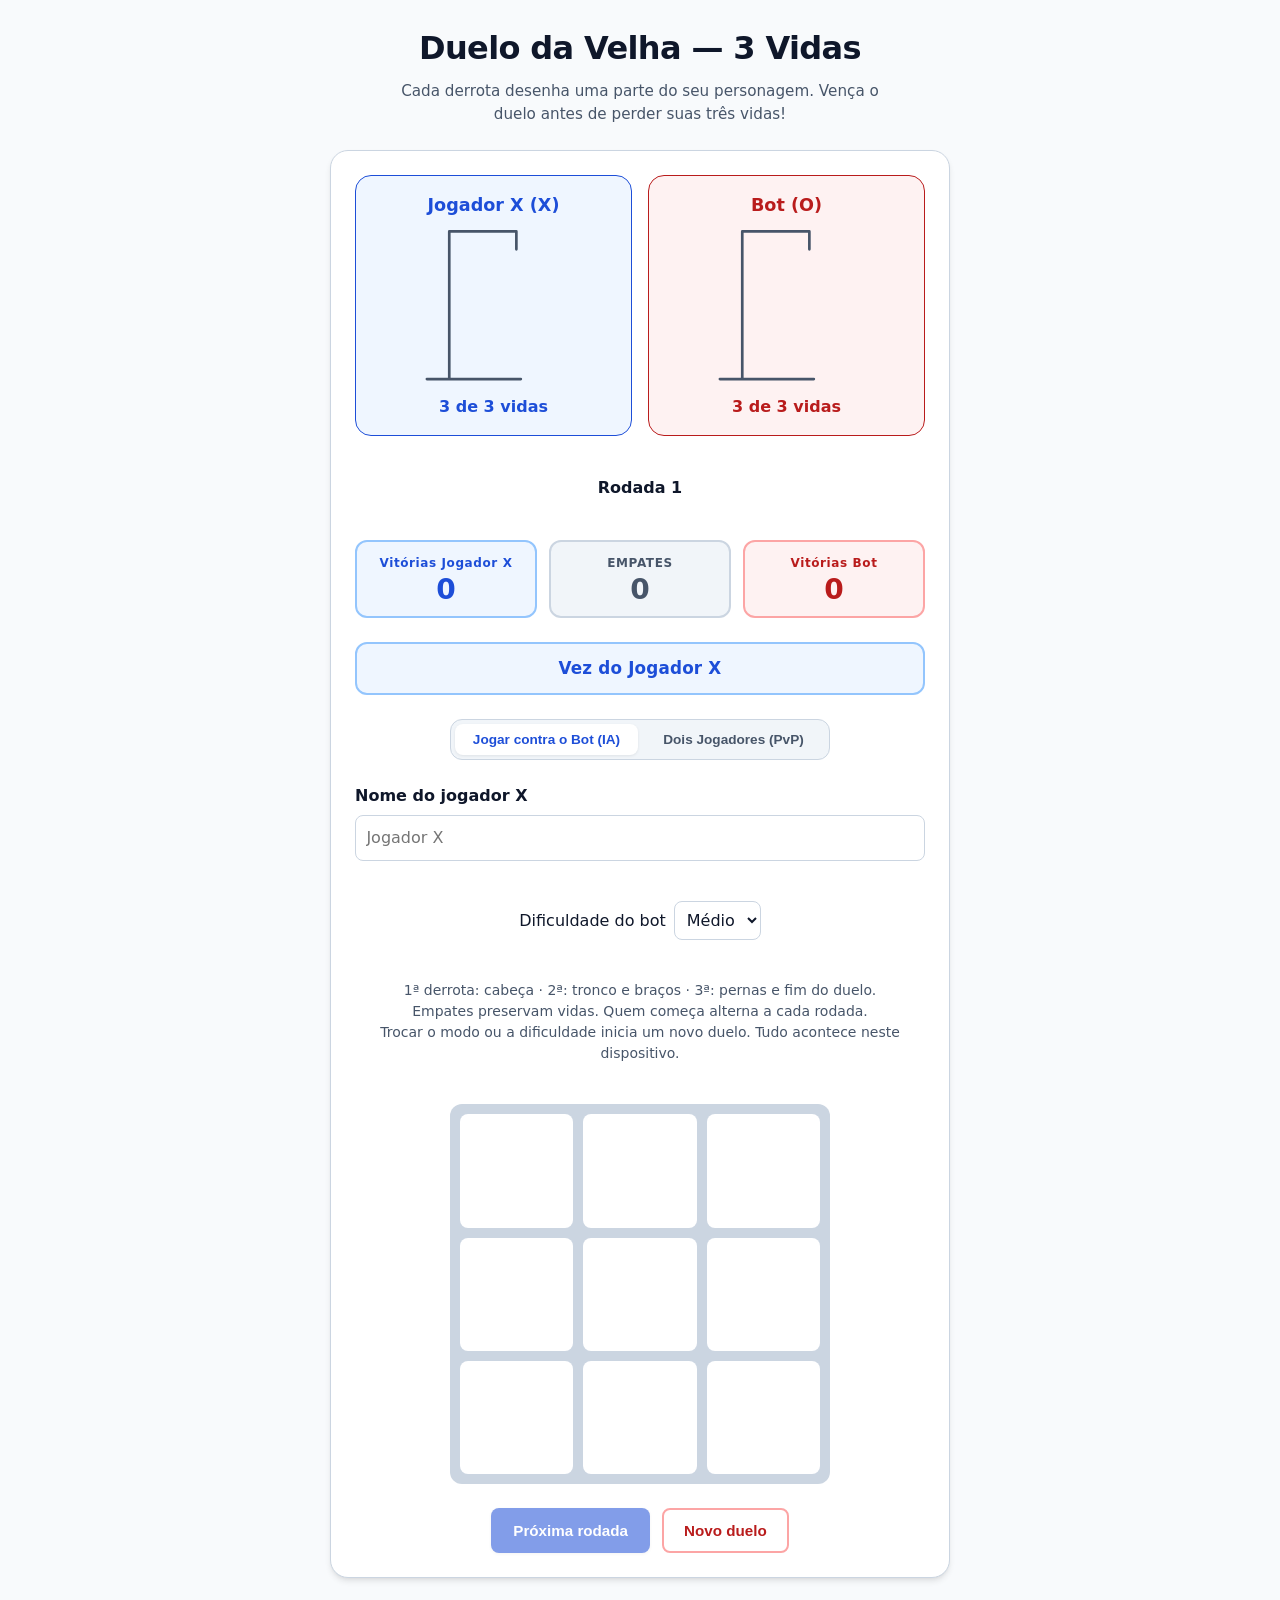
==== commit baff589d: "Simplifica os rótulos das dificuldades do bot" ====
--- a/index.html
+++ b/index.html
@@ -88,9 +88,9 @@
       <section id="difficultySection" class="difficulty-section">
         <label for="botDifficulty">Dificuldade do bot</label>
         <select id="botDifficulty">
-          <option value="easy">Fácil — jogadas aleatórias</option>
-          <option value="medium" selected>Médio — estratégia e sorte</option>
-          <option value="hard">Difícil — Minimax</option>
+          <option value="easy">Fácil</option>
+          <option value="medium" selected>Médio</option>
+          <option value="hard">Difícil</option>
         </select>
       </section>
       <p class="duel-rules">1ª derrota: cabeça · 2ª: tronco e braços · 3ª: pernas e fim do duelo.<br>
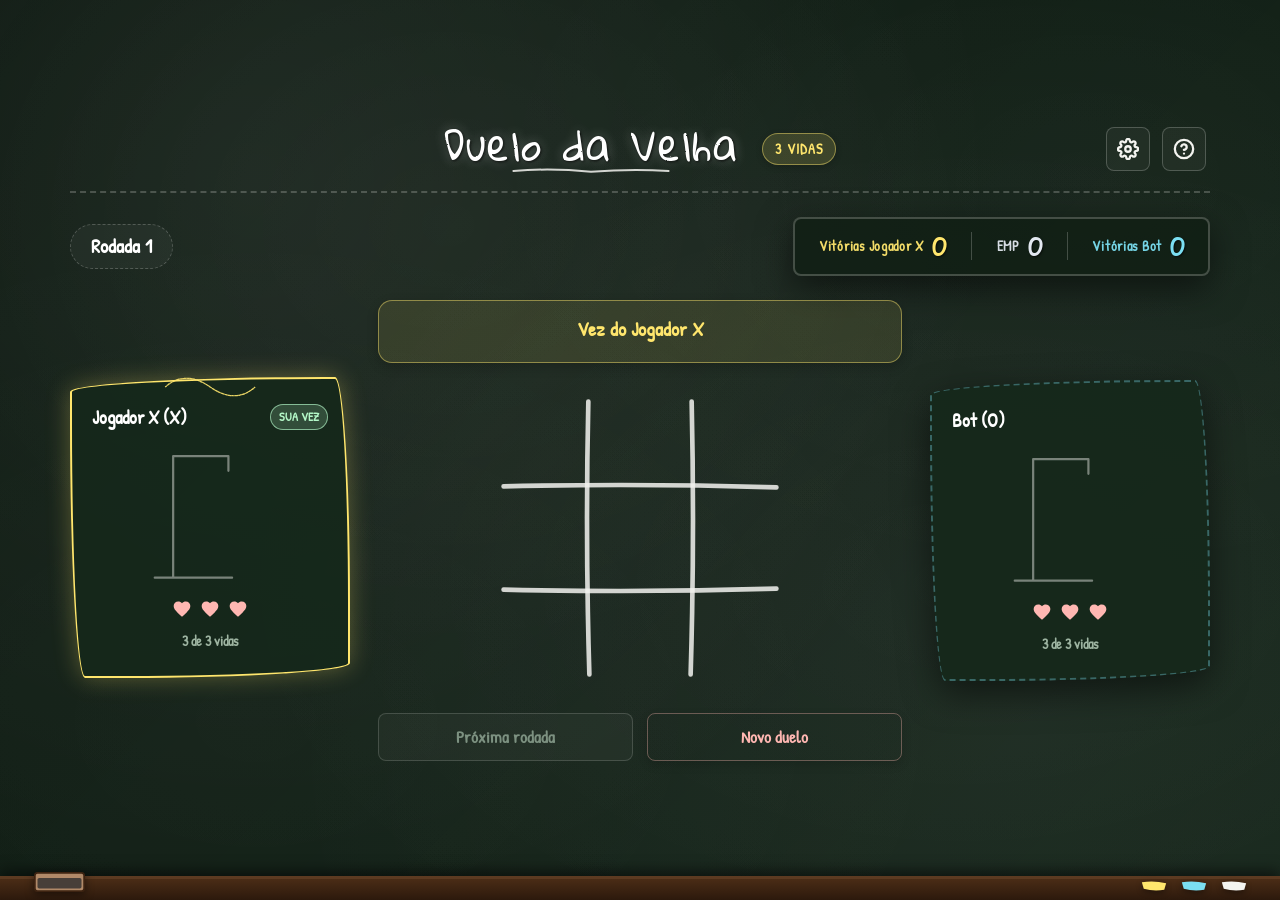
==== commit 96bba3e7: "Front End do projeto" ====
--- a/index.html
+++ b/index.html
@@ -3,143 +3,285 @@
 <head>
   <meta charset="UTF-8">
   <meta name="viewport" content="width=device-width, initial-scale=1.0">
-  <meta name="description" content="Jogo da Velha interativo desenvolvido com Arquitetura MVC, HTML5 Semântico, CSS3 Moderno e JavaScript Puro (ES2020), em total conformidade com WCAG 2.1 AA.">
-  <title>Duelo da Velha — 3 Vidas</title>
+  <meta name="description" content="Duelo da Velha — Lousa Viva: Jogo da Velha com estética orgânica de lousa escolar, acessibilidade WCAG 2.1 AA e heurísticas de Nielsen.">
+  <title>Duelo da Velha — Lousa Viva</title>
+  <link rel="preconnect" href="https://fonts.googleapis.com">
+  <link rel="preconnect" href="https://fonts.gstatic.com" crossorigin>
+  <link href="https://fonts.googleapis.com/css2?family=Caveat:wght@700&family=Gloria+Hallelujah&family=Patrick+Hand&display=swap" rel="stylesheet">
   <link rel="stylesheet" href="styles.css">
   <script src="app.js" defer></script>
 </head>
 <body>
-  <div class="page-wrapper">
-    <!-- Cabeçalho Principal -->
-    <header class="main-header">
-      <h1 class="main-title">Duelo da Velha — 3 Vidas</h1>
-      <p class="subtitle">
-        Cada derrota desenha uma parte do seu personagem. Vença o duelo antes de perder suas três vidas!
-      </p>
+  <!-- Manchas sutis de poeira de giz (chalk dust smudges) na lousa -->
+  <div class="chalk-dust-overlay" aria-hidden="true"></div>
+
+  <!-- Filtro SVG para Textura Porosa de Giz -->
+  <svg width="0" height="0" style="position: absolute; pointer-events: none;" aria-hidden="true">
+    <filter id="chalkTexture">
+      <feTurbulence type="fractalNoise" baseFrequency="0.8" numOctaves="3" result="noise" />
+      <feDisplacementMap in="SourceGraphic" in2="noise" scale="1.6" xChannelSelector="R" yChannelSelector="G" />
+    </filter>
+  </svg>
+
+  <div class="page-wrapper" role="region" aria-label="Quadro-negro do Duelo da Velha">
+    <!-- Cabeçalho Principal com Título Manuscrito Real (Sem #) e Centralização por CSS Grid -->
+    <header class="main-header" role="banner">
+      <div class="header-top">
+        <div class="header-left-space" aria-hidden="true"></div>
+        <div class="header-center-group">
+          <div class="title-container">
+            <h1 class="main-title">Duelo da Velha</h1>
+            <svg class="chalk-underline" viewBox="0 0 200 10" width="160" height="8" fill="none" stroke="#f4f4f0" stroke-width="2.5" stroke-linecap="round" aria-hidden="true">
+              <path d="M 3 5 Q 50 1 100 6 Q 150 2 197 5"></path>
+            </svg>
+          </div>
+          <span class="badge badge-accent" aria-label="Modo 3 Vidas">3 Vidas</span>
+        </div>
+        <div class="header-actions">
+          <button type="button" id="btnOpenSettings" class="btn-icon-action" aria-label="Configurações do Jogo" title="Configurações">
+            <svg viewBox="0 0 24 24" fill="none" stroke="currentColor" stroke-width="2.5" stroke-linecap="round" stroke-linejoin="round" aria-hidden="true"><circle cx="12" cy="12" r="3"></circle><path d="M19.4 15a1.65 1.65 0 0 0 .33 1.82l.06.06a2 2 0 0 1 0 2.83 2 2 0 0 1-2.83 0l-.06-.06a1.65 1.65 0 0 0-1.82-.33 1.65 1.65 0 0 0-1 1.51V21a2 2 0 0 1-2 2 2 2 0 0 1-2-2v-.09A1.65 1.65 0 0 0 9 19.4a1.65 1.65 0 0 0-1.82.33l-.06.06a2 2 0 0 1-2.83 0 2 2 0 0 1 0-2.83l.06-.06a1.65 1.65 0 0 0 .33-1.82 1.65 1.65 0 0 0-1.51-1H3a2 2 0 0 1-2-2 2 2 0 0 1 2-2h.09A1.65 1.65 0 0 0 4.6 9a1.65 1.65 0 0 0-.33-1.82l-.06-.06a2 2 0 0 1 0-2.83 2 2 0 0 1 2.83 0l.06.06a1.65 1.65 0 0 0 1.82.33H9a1.65 1.65 0 0 0 1-1.51V3a2 2 0 0 1 2-2 2 2 0 0 1 2 2v.09a1.65 1.65 0 0 0 1 1.51 1.65 1.65 0 0 0 1.82-.33l.06-.06a2 2 0 0 1 2.83 0 2 2 0 0 1 0 2.83l-.06.06a1.65 1.65 0 0 0-.33 1.82V9a1.65 1.65 0 0 0 1.51 1H21a2 2 0 0 1 2 2 2 2 0 0 1-2 2h-.09a1.65 1.65 0 0 0-1.51 1z"></path></svg>
+          </button>
+          <button type="button" id="btnOpenHelp" class="btn-icon-action" aria-label="Como Jogar / Regras" title="Como Jogar">
+            <svg viewBox="0 0 24 24" fill="none" stroke="currentColor" stroke-width="2.5" stroke-linecap="round" stroke-linejoin="round" aria-hidden="true"><circle cx="12" cy="12" r="10"></circle><path d="M9.09 9a3 3 0 0 1 5.83 1c0 2-3 3-3 3"></path><line x1="12" y1="17" x2="12.01" y2="17"></line></svg>
+          </button>
+        </div>
+      </div>
     </header>
 
     <!-- Área Central da Aplicação -->
-    <main class="game-container" id="gameApp">
-      <section class="duel-panel" aria-label="Vidas dos participantes"><article class="hangman-card hangman-x">
-      <h2 id="nameX">Jogador X</h2>
-      <svg id="hangmanX" viewBox="0 0 180 190" aria-hidden="true" class="hangman">
-        <path d="M15 180 H120 M40 180 V15 H115 V35" class="scaffold"/>
-        <circle data-stage="1" cx="115" cy="55" r="20" style="visibility:hidden"/>
-        <g data-stage="2" style="visibility:hidden"><path d="M115 75 V125 M115 85 L85 110 M115 85 L145 110"/></g>
-        <g data-stage="3" style="visibility:hidden"><path d="M115 125 L90 160 M115 125 L140 160"/></g>
-      </svg>
-      <p id="livesX" class="lives" aria-live="polite">3 de 3 vidas</p>
-    </article><article class="hangman-card hangman-o">
-      <h2 id="nameO">Jogador O</h2>
-      <svg id="hangmanO" viewBox="0 0 180 190" aria-hidden="true" class="hangman">
-        <path d="M15 180 H120 M40 180 V15 H115 V35" class="scaffold"/>
-        <circle data-stage="1" cx="115" cy="55" r="20" style="visibility:hidden"/>
-        <g data-stage="2" style="visibility:hidden"><path d="M115 75 V125 M115 85 L85 110 M115 85 L145 110"/></g>
-        <g data-stage="3" style="visibility:hidden"><path d="M115 125 L90 160 M115 125 L140 160"/></g>
-      </svg>
-      <p id="livesO" class="lives" aria-live="polite">3 de 3 vidas</p>
-    </article></section><p id="roundNumber" class="round-number">Rodada 1</p>
-      <!-- Painel de Placar (RF07) -->
-      <section class="scoreboard" aria-label="Placar da sessão">
-        <div class="score-card score-card-x" id="cardScoreX">
-          <span class="score-label">VITÓRIAS X</span>
-          <span class="score-value" id="scoreX" aria-live="polite">0</span>
-        </div>
-        <div class="score-card score-card-draw" id="cardScoreDraw">
-          <span class="score-label">EMPATES</span>
-          <span class="score-value" id="scoreDraw" aria-live="polite">0</span>
-        </div>
-        <div class="score-card score-card-o" id="cardScoreO">
-          <span class="score-label">VITÓRIAS O</span>
-          <span class="score-value" id="scoreO" aria-live="polite">0</span>
-        </div>
-      </section>
-
-      <!-- Banner de Status de Turno / Fim de Jogo (RF03, RF05, RNF05) -->
-      <section class="status-section" aria-label="Status do jogo">
-        <div 
-          id="gameStatus" 
-          class="status-banner status-x" 
-          role="status" 
-          aria-live="polite"
-        >
-          Vez do Jogador X
-        </div>
-      </section>
+    <main class="game-container" id="gameApp" role="main">
       
-      <!-- Seletor de Modo de Jogo -->
-      <section class="mode-section" aria-label="Modo de jogo">
-        <div class="mode-toggle">
-          <button type="button" id="btnModeBot" class="btn-mode active" aria-pressed="true">Jogar contra o Bot (IA)</button>
-          <button type="button" id="btnModePvp" class="btn-mode" aria-pressed="false">Dois Jogadores (PvP)</button>
-        </div>
-      </section>
-      
-      <section class="player-names" aria-label="Nomes dos jogadores">
-        <div>
-          <label for="playerNameX">Nome do jogador X</label>
-          <input id="playerNameX" type="text" maxlength="24" placeholder="Jogador X" autocomplete="off">
-        </div>
-        <div id="playerOField" hidden>
-          <label for="playerNameO">Nome do jogador O</label>
-          <input id="playerNameO" type="text" maxlength="24" placeholder="Jogador O" autocomplete="off" disabled>
-        </div>
-      </section>
-      <section id="difficultySection" class="difficulty-section">
-        <label for="botDifficulty">Dificuldade do bot</label>
-        <select id="botDifficulty">
-          <option value="easy">Fácil</option>
-          <option value="medium" selected>Médio</option>
-          <option value="hard">Difícil</option>
-        </select>
-      </section>
-      <p class="duel-rules">1ª derrota: cabeça · 2ª: tronco e braços · 3ª: pernas e fim do duelo.<br>
-        Empates preservam vidas. Quem começa alterna a cada rodada.<br>
-        Trocar o modo ou a dificuldade inicia um novo duelo. Tudo acontece neste dispositivo.</p>
-            <!-- Tabuleiro 3x3 (RF01, RF02, RF04, RNF05) -->
-      <section class="board-section" aria-label="Área do tabuleiro">
-        <div 
-          class="board-grid" 
-          id="boardGrid" 
-          role="grid" 
-          aria-label="Tabuleiro do Jogo da Velha com 3 linhas e 3 colunas"
-        >
-          <!-- 9 Casas interativas via botões semânticos -->
-          <button type="button" class="cell" data-index="0" data-row="1" data-col="1" aria-label="Linha 1, Coluna 1, vazia"></button>
-          <button type="button" class="cell" data-index="1" data-row="1" data-col="2" aria-label="Linha 1, Coluna 2, vazia"></button>
-          <button type="button" class="cell" data-index="2" data-row="1" data-col="3" aria-label="Linha 1, Coluna 3, vazia"></button>
-
-          <button type="button" class="cell" data-index="3" data-row="2" data-col="1" aria-label="Linha 2, Coluna 1, vazia"></button>
-          <button type="button" class="cell" data-index="4" data-row="2" data-col="2" aria-label="Linha 2, Coluna 2, vazia"></button>
-          <button type="button" class="cell" data-index="5" data-row="2" data-col="3" aria-label="Linha 2, Coluna 3, vazia"></button>
-
-          <button type="button" class="cell" data-index="6" data-row="3" data-col="1" aria-label="Linha 3, Coluna 1, vazia"></button>
-          <button type="button" class="cell" data-index="7" data-row="3" data-col="2" aria-label="Linha 3, Coluna 2, vazia"></button>
-          <button type="button" class="cell" data-index="8" data-row="3" data-col="3" aria-label="Linha 3, Coluna 3, vazia"></button>
-        </div>
-      </section>
-
-      <!-- Controles de Ação (RF06, RF08) -->
-      <section class="actions-section" aria-label="Controles da partida">
-        <button type="button" id="btnNewGame" class="btn btn-primary" disabled>
-          <svg class="btn-icon" viewBox="0 0 24 24" fill="none" stroke="currentColor" stroke-width="2" stroke-linecap="round" stroke-linejoin="round" aria-hidden="true">
-            <path d="M21.5 2v6h-6M21.34 15.57a10 10 0 1 1-.57-8.38l5.67-5.67"/>
-          </svg>
-          Próxima rodada
-        </button>
-
-        <button type="button" id="btnResetScores" class="btn btn-outline-danger" aria-label="Iniciar novo duelo com confirmação">
-          <svg class="btn-icon" viewBox="0 0 24 24" fill="none" stroke="currentColor" stroke-width="2" stroke-linecap="round" stroke-linejoin="round" aria-hidden="true">
-            <path d="M3 6h18M19 6v14a2 2 0 0 1-2 2H7a2 2 0 0 1-2-2V6m3 0V4a2 2 0 0 1 2-2h4a2 2 0 0 1 2 2v2"/>
-          </svg>
-          Novo duelo
-        </button>
-      </section>
+      <!-- Linha Superior da Arena: Rodada e Placar como Tabela de Giz Riscada à Mão -->
+      <div class="arena-header-bar">
+        <div class="round-badge" id="roundNumber" aria-live="polite">Rodada 1</div>
+        
+        <!-- Placar da sessão -->
+        <section class="scoreboard chalkboard-table" aria-label="Placar da sessão">
+          <div class="score-card score-card-x" id="cardScoreX">
+            <span class="score-label">X</span>
+            <span class="score-value" id="scoreX" aria-live="polite">0</span>
+          </div>
+          <div class="score-divider" aria-hidden="true"></div>
+          <div class="score-card score-card-draw" id="cardScoreDraw">
+            <span class="score-label">EMP</span>
+            <span class="score-value" id="scoreDraw" aria-live="polite">0</span>
+          </div>
+          <div class="score-divider" aria-hidden="true"></div>
+          <div class="score-card score-card-o" id="cardScoreO">
+            <span class="score-label">O</span>
+            <span class="score-value" id="scoreO" aria-live="polite">0</span>
+          </div>
+        </section>
+      </div>
+
+      <!-- Grid Principal do Duelo (Layout Lado a Lado em Desktop) -->
+      <div class="duel-layout">
+        
+        <!-- Card Jogador X com Moldura Orgânica -->
+        <section class="duel-panel" aria-label="Vidas do Jogador X">
+          <article class="hangman-card hangman-organic hangman-x" id="cardPlayerX">
+            <svg class="chalk-scribble-ring" viewBox="0 0 200 80" aria-hidden="true">
+              <path d="M 10 40 Q 50 5 100 40 Q 150 75 190 40 Q 150 75 100 40 Q 50 5 10 40" fill="none" stroke="#ffe66d" stroke-width="2.5" stroke-dasharray="4 3"/>
+            </svg>
+            <div class="player-header-info">
+              <h2 id="nameX">Jogador X</h2>
+              <span class="turn-badge">Sua vez</span>
+            </div>
+            <svg id="hangmanX" viewBox="0 0 180 190" aria-hidden="true" class="hangman">
+              <path d="M15 180 H120 M40 180 V15 H115 V35" class="scaffold"/>
+              <circle data-stage="1" cx="115" cy="55" r="20" style="visibility:hidden"/>
+              <g data-stage="2" style="visibility:hidden"><path d="M115 75 V125 M115 85 L85 110 M115 85 L145 110"/></g>
+              <g data-stage="3" style="visibility:hidden"><path d="M115 125 L90 160 M115 125 L140 160"/></g>
+            </svg>
+            <div class="lives-container">
+              <div class="hearts-row" id="heartsX" aria-hidden="true">
+                <span class="heart active">
+                  <svg viewBox="0 0 24 24" width="20" height="20" fill="currentColor"><path d="M12 21.35l-1.45-1.32C5.4 15.36 2 12.28 2 8.5 2 5.42 4.42 3 7.5 3c1.74 0 3.41.81 4.5 2.09C13.09 3.81 14.76 3 16.5 3 19.58 3 22 5.42 22 8.5c0 3.78-3.4 6.86-8.55 11.54L12 21.35z"/></svg>
+                </span>
+                <span class="heart active">
+                  <svg viewBox="0 0 24 24" width="20" height="20" fill="currentColor"><path d="M12 21.35l-1.45-1.32C5.4 15.36 2 12.28 2 8.5 2 5.42 4.42 3 7.5 3c1.74 0 3.41.81 4.5 2.09C13.09 3.81 14.76 3 16.5 3 19.58 3 22 5.42 22 8.5c0 3.78-3.4 6.86-8.55 11.54L12 21.35z"/></svg>
+                </span>
+                <span class="heart active">
+                  <svg viewBox="0 0 24 24" width="20" height="20" fill="currentColor"><path d="M12 21.35l-1.45-1.32C5.4 15.36 2 12.28 2 8.5 2 5.42 4.42 3 7.5 3c1.74 0 3.41.81 4.5 2.09C13.09 3.81 14.76 3 16.5 3 19.58 3 22 5.42 22 8.5c0 3.78-3.4 6.86-8.55 11.54L12 21.35z"/></svg>
+                </span>
+              </div>
+              <p id="livesX" class="lives" aria-live="polite">3 de 3 vidas</p>
+            </div>
+          </article>
+        </section>
+
+        <!-- Arena Central: Status + Tabuleiro + Controles -->
+        <div class="center-arena">
+          <!-- Banner de Status Dinâmico Escrito na Lousa com Sublinhado de Giz -->
+          <section class="status-section" aria-label="Status do jogo">
+            <div id="gameStatus" class="status-banner status-x" role="status" aria-live="polite">
+              Vez do Jogador X
+              <svg class="status-chalk-underline" viewBox="0 0 250 8" width="100%" height="6" fill="none" stroke="currentColor" stroke-width="2" stroke-linecap="round" aria-hidden="true">
+                <path d="M 5 4 Q 80 1 150 5 Q 200 2 245 4"></path>
+              </svg>
+            </div>
+          </section>
+
+          <!-- Tabuleiro Jogo da Velha Clássico (#) em Giz -->
+          <section class="board-section" aria-label="Área do tabuleiro">
+            <div class="board-grid" id="boardGrid" role="grid" aria-label="Tabuleiro do Jogo da Velha com 3 linhas e 3 colunas">
+              <!-- Efeito Apagador / Poeira de Giz para Transição -->
+              <div class="eraser-dust-wipe" aria-hidden="true"></div>
+
+              <!-- Linhas do Tabuleiro # em Giz -->
+              <svg class="chalk-grid-lines" viewBox="0 0 300 300" aria-hidden="true">
+                <path d="M 18 100 Q 150 97 282 101" class="chalk-line"/>
+                <path d="M 18 200 Q 150 203 282 199" class="chalk-line"/>
+                <path d="M 100 18 Q 97 150 101 282" class="chalk-line"/>
+                <path d="M 200 18 Q 203 150 199 282" class="chalk-line"/>
+              </svg>
+
+              <button type="button" class="cell" data-index="0" data-row="1" data-col="1" aria-label="Linha 1, Coluna 1, vazia"></button>
+              <button type="button" class="cell" data-index="1" data-row="1" data-col="2" aria-label="Linha 1, Coluna 2, vazia"></button>
+              <button type="button" class="cell" data-index="2" data-row="1" data-col="3" aria-label="Linha 1, Coluna 3, vazia"></button>
+              <button type="button" class="cell" data-index="3" data-row="2" data-col="1" aria-label="Linha 2, Coluna 1, vazia"></button>
+              <button type="button" class="cell" data-index="4" data-row="2" data-col="2" aria-label="Linha 2, Coluna 2, vazia"></button>
+              <button type="button" class="cell" data-index="5" data-row="2" data-col="3" aria-label="Linha 2, Coluna 3, vazia"></button>
+              <button type="button" class="cell" data-index="6" data-row="3" data-col="1" aria-label="Linha 3, Coluna 1, vazia"></button>
+              <button type="button" class="cell" data-index="7" data-row="3" data-col="2" aria-label="Linha 3, Coluna 2, vazia"></button>
+              <button type="button" class="cell" data-index="8" data-row="3" data-col="3" aria-label="Linha 3, Coluna 3, vazia"></button>
+            </div>
+          </section>
+
+          <!-- Controles de Ação -->
+          <section class="actions-section" aria-label="Controles da partida">
+            <button type="button" id="btnNewGame" class="btn btn-primary" disabled>
+              <svg class="btn-icon" viewBox="0 0 24 24" fill="none" stroke="currentColor" stroke-width="2.5" stroke-linecap="round" stroke-linejoin="round" aria-hidden="true">
+                <path d="M21.5 2v6h-6M21.34 15.57a10 10 0 1 1-.57-8.38l5.67-5.67"/>
+              </svg>
+              Próxima rodada
+            </button>
+            <button type="button" id="btnResetScores" class="btn btn-outline-danger" aria-label="Iniciar novo duelo com confirmação">
+              <svg class="btn-icon" viewBox="0 0 24 24" fill="none" stroke="currentColor" stroke-width="2.5" stroke-linecap="round" stroke-linejoin="round" aria-hidden="true">
+                <path d="M3 6h18M19 6v14a2 2 0 0 1-2 2H7a2 2 0 0 1-2-2V6m3 0V4a2 2 0 0 1 2-2h4a2 2 0 0 1 2 2v2"/>
+              </svg>
+              Novo duelo
+            </button>
+          </section>
+        </div>
+
+        <!-- Card Jogador O com Moldura Orgânica -->
+        <section class="duel-panel" aria-label="Vidas do Jogador O">
+          <article class="hangman-card hangman-organic hangman-o" id="cardPlayerO">
+            <svg class="chalk-scribble-ring" viewBox="0 0 200 80" aria-hidden="true">
+              <path d="M 10 40 Q 50 5 100 40 Q 150 75 190 40 Q 150 75 100 40 Q 50 5 10 40" fill="none" stroke="#7bdff2" stroke-width="2.5" stroke-dasharray="4 3"/>
+            </svg>
+            <div class="player-header-info">
+              <h2 id="nameO">Jogador O</h2>
+              <span class="turn-badge">Sua vez</span>
+            </div>
+            <svg id="hangmanO" viewBox="0 0 180 190" aria-hidden="true" class="hangman">
+              <path d="M15 180 H120 M40 180 V15 H115 V35" class="scaffold"/>
+              <circle data-stage="1" cx="115" cy="55" r="20" style="visibility:hidden"/>
+              <g data-stage="2" style="visibility:hidden"><path d="M115 75 V125 M115 85 L85 110 M115 85 L145 110"/></g>
+              <g data-stage="3" style="visibility:hidden"><path d="M115 125 L90 160 M115 125 L140 160"/></g>
+            </svg>
+            <div class="lives-container">
+              <div class="hearts-row" id="heartsO" aria-hidden="true">
+                <span class="heart active">
+                  <svg viewBox="0 0 24 24" width="20" height="20" fill="currentColor"><path d="M12 21.35l-1.45-1.32C5.4 15.36 2 12.28 2 8.5 2 5.42 4.42 3 7.5 3c1.74 0 3.41.81 4.5 2.09C13.09 3.81 14.76 3 16.5 3 19.58 3 22 5.42 22 8.5c0 3.78-3.4 6.86-8.55 11.54L12 21.35z"/></svg>
+                </span>
+                <span class="heart active">
+                  <svg viewBox="0 0 24 24" width="20" height="20" fill="currentColor"><path d="M12 21.35l-1.45-1.32C5.4 15.36 2 12.28 2 8.5 2 5.42 4.42 3 7.5 3c1.74 0 3.41.81 4.5 2.09C13.09 3.81 14.76 3 16.5 3 19.58 3 22 5.42 22 8.5c0 3.78-3.4 6.86-8.55 11.54L12 21.35z"/></svg>
+                </span>
+                <span class="heart active">
+                  <svg viewBox="0 0 24 24" width="20" height="20" fill="currentColor"><path d="M12 21.35l-1.45-1.32C5.4 15.36 2 12.28 2 8.5 2 5.42 4.42 3 7.5 3c1.74 0 3.41.81 4.5 2.09C13.09 3.81 14.76 3 16.5 3 19.58 3 22 5.42 22 8.5c0 3.78-3.4 6.86-8.55 11.54L12 21.35z"/></svg>
+                </span>
+              </div>
+              <p id="livesO" class="lives" aria-live="polite">3 de 3 vidas</p>
+            </div>
+          </article>
+        </section>
+
+      </div>
     </main>
 
-    <!-- Modal de Confirmação para Zerar Placar (RF08, RN07) -->
-    <dialog id="confirmDialog" class="confirm-dialog" aria-labelledby="dialogTitle" aria-describedby="dialogDesc">
-      <div class="dialog-content">
+    <!-- Canaleta de Giz e Apagador na Borda Inferior -->
+    <div class="chalk-tray" aria-hidden="true">
+      <div class="eraser">
+        <svg viewBox="0 0 60 25" width="55" height="22" fill="#5c3a21">
+          <rect x="2" y="2" width="56" height="21" rx="3" fill="#b08968" stroke="#3d2311" stroke-width="2"/>
+          <rect x="5" y="8" width="50" height="12" rx="2" fill="#2d2d2d" opacity="0.8"/>
+        </svg>
+      </div>
+      <div class="chalk-pieces">
+        <svg viewBox="0 0 30 12" width="28" height="12"><path d="M2 2 Q 15 0 28 3 L 26 10 Q 15 12 4 9 Z" fill="#ffe66d"/></svg>
+        <svg viewBox="0 0 30 12" width="28" height="12"><path d="M2 2 Q 15 0 28 3 L 26 10 Q 15 12 4 9 Z" fill="#7bdff2"/></svg>
+        <svg viewBox="0 0 30 12" width="28" height="12"><path d="M2 2 Q 15 0 28 3 L 26 10 Q 15 12 4 9 Z" fill="#f4f4f0"/></svg>
+      </div>
+    </div>
+
+    <!-- Modal de Configurações -->
+    <dialog id="settingsDialog" class="modal-dialog" aria-labelledby="settingsTitle">
+      <div class="modal-content blackboard-panel">
+        <div class="modal-header">
+          <h2 id="settingsTitle" class="modal-title">⚙️ Configurações do Duelo</h2>
+          <button type="button" id="btnCloseSettings" class="btn-close" aria-label="Fechar configurações">✕</button>
+        </div>
+        <div class="modal-body">
+          <div class="form-group">
+            <label class="form-label">Modo de Jogo</label>
+            <div class="mode-toggle">
+              <button type="button" id="btnModeBot" class="btn-mode active" aria-pressed="true">Contra Bot (IA)</button>
+              <button type="button" id="btnModePvp" class="btn-mode" aria-pressed="false">Dois Jogadores (PvP)</button>
+            </div>
+          </div>
+
+          <div class="form-group player-names">
+            <div class="input-field-group">
+              <label for="playerNameX">Nome do Jogador X</label>
+              <input id="playerNameX" type="text" maxlength="24" placeholder="Jogador X" autocomplete="off">
+            </div>
+            <div class="input-field-group" id="playerOField" hidden>
+              <label for="playerNameO">Nome do Jogador O</label>
+              <input id="playerNameO" type="text" maxlength="24" placeholder="Jogador O" autocomplete="off" disabled>
+            </div>
+          </div>
+
+          <div class="form-group" id="difficultySection">
+            <label for="botDifficulty">Dificuldade do Bot</label>
+            <select id="botDifficulty" class="select-styled">
+              <option value="easy">Fácil</option>
+              <option value="medium" selected>Médio</option>
+              <option value="hard">Difícil</option>
+            </select>
+          </div>
+        </div>
+        <div class="modal-footer">
+          <button type="button" id="btnSaveSettings" class="btn btn-primary">Salvar e Jogar</button>
+        </div>
+      </div>
+    </dialog>
+
+    <!-- Modal de Ajuda / Regras -->
+    <dialog id="helpDialog" class="modal-dialog" aria-labelledby="helpTitle">
+      <div class="modal-content blackboard-panel">
+        <div class="modal-header">
+          <h2 id="helpTitle" class="modal-title">❓ Como Jogar o Duelo</h2>
+          <button type="button" id="btnCloseHelp" class="btn-close" aria-label="Fechar ajuda">✕</button>
+        </div>
+        <div class="modal-body">
+          <ul class="rules-list">
+            <li><strong>Dinâmica de Vidas:</strong> Cada derrota desenha uma parte do seu personagem na forca (1ª: cabeça, 2ª: tronco/braços, 3ª: pernas e fim do duelo).</li>
+            <li><strong>Empates:</strong> Empates preservam vidas e alternam quem começa a próxima rodada.</li>
+            <li><strong>Turnos:</strong> O símbolo X sempre começa o duelo (e alterna a cada rodada).</li>
+            <li><strong>Modo Duplo:</strong> Jogue contra a Inteligência Artificial (com 3 níveis de dificuldade) ou contra um amigo no mesmo dispositivo (PvP).</li>
+          </ul>
+        </div>
+        <div class="modal-footer">
+          <button type="button" id="btnOkHelp" class="btn btn-primary">Entendi</button>
+        </div>
+      </div>
+    </dialog>
+
+    <!-- Modal de Confirmação para Novo Duelo -->
+    <dialog id="confirmDialog" class="modal-dialog confirm-dialog" aria-labelledby="dialogTitle" aria-describedby="dialogDesc">
+      <div class="modal-content blackboard-panel">
         <div class="dialog-icon" aria-hidden="true">⚠️</div>
         <h2 id="dialogTitle" class="dialog-title">Iniciar novo duelo?</h2>
         <p id="dialogDesc" class="dialog-description">
@@ -153,5 +295,101 @@
     </dialog>
 
   </div>
+
+  <!-- Sincronização UI & Tally Marks Generator -->
+  <script>
+    document.addEventListener('DOMContentLoaded', () => {
+      // Modais
+      const settingsDialog = document.getElementById('settingsDialog');
+      const helpDialog = document.getElementById('helpDialog');
+      const btnOpenSettings = document.getElementById('btnOpenSettings');
+      const btnCloseSettings = document.getElementById('btnCloseSettings');
+      const btnSaveSettings = document.getElementById('btnSaveSettings');
+      const btnOpenHelp = document.getElementById('btnOpenHelp');
+      const btnCloseHelp = document.getElementById('btnCloseHelp');
+      const btnOkHelp = document.getElementById('btnOkHelp');
+
+      btnOpenSettings?.addEventListener('click', () => settingsDialog?.showModal());
+      btnCloseSettings?.addEventListener('click', () => settingsDialog?.close());
+      btnSaveSettings?.addEventListener('click', () => settingsDialog?.close());
+
+      btnOpenHelp?.addEventListener('click', () => helpDialog?.showModal());
+      btnCloseHelp?.addEventListener('click', () => helpDialog?.close());
+      btnOkHelp?.addEventListener('click', () => helpDialog?.close());
+
+      // Sincronizador de vidas (corações SVG) e turno ativo
+      const gameStatus = document.getElementById('gameStatus');
+      const cardPlayerX = document.getElementById('cardPlayerX');
+      const cardPlayerO = document.getElementById('cardPlayerO');
+      const livesX = document.getElementById('livesX');
+      const livesO = document.getElementById('livesO');
+      const heartsX = document.getElementById('heartsX');
+      const heartsO = document.getElementById('heartsO');
+      const scoreXEl = document.getElementById('scoreX');
+      const scoreOEl = document.getElementById('scoreO');
+
+      const heartSvgActive = '<svg viewBox="0 0 24 24" width="20" height="20" fill="currentColor"><path d="M12 21.35l-1.45-1.32C5.4 15.36 2 12.28 2 8.5 2 5.42 4.42 3 7.5 3c1.74 0 3.41.81 4.5 2.09C13.09 3.81 14.76 3 16.5 3 19.58 3 22 5.42 22 8.5c0 3.78-3.4 6.86-8.55 11.54L12 21.35z"/></svg>';
+      const heartSvgInactive = '<svg viewBox="0 0 24 24" width="20" height="20" fill="currentColor" opacity="0.3"><path d="M12 21.35l-1.45-1.32C5.4 15.36 2 12.28 2 8.5 2 5.42 4.42 3 7.5 3c1.74 0 3.41.81 4.5 2.09C13.09 3.81 14.76 3 16.5 3 19.58 3 22 5.42 22 8.5c0 3.78-3.4 6.86-8.55 11.54L12 21.35z"/></svg>';
+
+      function updateHearts(livesEl, heartsContainer) {
+        if (!livesEl || !heartsContainer) return;
+        const text = livesEl.textContent || '';
+        const match = text.match(/(\d+)/);
+        const count = match ? parseInt(match[1], 10) : 3;
+        const hearts = heartsContainer.querySelectorAll('.heart');
+        hearts.forEach((heart, idx) => {
+          if (idx < count) {
+            heart.classList.add('active');
+            heart.innerHTML = heartSvgActive;
+          } else {
+            heart.classList.remove('active');
+            heart.innerHTML = heartSvgInactive;
+          }
+        });
+      }
+
+      function updateTurnHighlight() {
+        if (!gameStatus) return;
+        const isX = gameStatus.classList.contains('status-x');
+        const isO = gameStatus.classList.contains('status-o');
+        if (isX) {
+          cardPlayerX?.classList.add('active-turn');
+          cardPlayerO?.classList.remove('active-turn');
+        } else if (isO) {
+          cardPlayerO?.classList.add('active-turn');
+          cardPlayerX?.classList.remove('active-turn');
+        } else {
+          cardPlayerX?.classList.remove('active-turn');
+          cardPlayerO?.classList.remove('active-turn');
+        }
+      }
+
+      const observer = new MutationObserver(() => {
+        updateHearts(livesX, heartsX);
+        updateHearts(livesO, heartsO);
+        updateTurnHighlight();
+      });
+
+      if (gameStatus) observer.observe(gameStatus, { attributes: true, attributeFilter: ['class'], childList: true, characterData: true, subtree: true });
+      if (livesX) observer.observe(livesX, { childList: true, characterData: true, subtree: true });
+      if (livesO) observer.observe(livesO, { childList: true, characterData: true, subtree: true });
+      if (scoreXEl) observer.observe(scoreXEl, { childList: true, characterData: true, subtree: true });
+      if (scoreOEl) observer.observe(scoreOEl, { childList: true, characterData: true, subtree: true });
+
+      updateHearts(livesX, heartsX);
+      updateHearts(livesO, heartsO);
+      updateTurnHighlight();
+    });
+  </script>
+
+  <!-- Easter Egg Overlay (Fade to Black + YouTube + Controls) -->
+  <div id="easterEggOverlay" class="easter-egg-overlay" hidden aria-hidden="true">
+    <div id="easterEggMessage" class="easter-egg-chalk-msg" aria-live="assertive">Empate até na Morte Súbita?! Você quebrou o sistema...</div>
+    <div id="easterEggVideoContainer" class="easter-egg-video-container" hidden>
+      <iframe id="easterEggIframe" src="" title="Easter Egg YouTube Video" allow="autoplay; encrypted-media" allowfullscreen></iframe>
+      <button type="button" id="btnWakeUp" class="btn-easter-egg-wakeup">▶ Acordar...</button>
+      <button type="button" id="btnExitEasterEgg" class="btn-easter-egg-exit" aria-label="Sair do easter egg e iniciar novo duelo">Voltar ao Duelo</button>
+    </div>
+  </div>
 </body>
 </html>
--- a/styles.css
+++ b/styles.css
@@ -1,629 +1,1431 @@
 /* ==========================================================================
-   Jogo da Velha — Solução MVC (Engenharia de Software)
-   Estilização Moderna, Responsiva (CSS Grid / Flexbox) e Acessível (WCAG AA)
+   Duelo da Velha — Estética de Lousa Escolar Viva, Orgânica e Dinâmica
+   Acessibilidade (WCAG 2.1 AA) & Heurísticas de Usabilidade (Nielsen)
    ========================================================================== */
 
 :root {
-  /* Cores Principais - Contraste certificado WCAG 2.1 AA (>= 4.5:1) */
-  --color-bg: #f8fafc;
-  --color-surface: #ffffff;
-  --color-surface-hover: #f1f5f9;
-  --color-border: #cbd5e1;
-  --color-border-focus: #2563eb;
-
-  /* Tipografia & Textos */
-  --color-text-main: #0f172a;      /* Contraste > 12:1 contra #f8fafc */
-  --color-text-muted: #475569;     /* Contraste > 5.5:1 contra #f8fafc */
-  --color-text-white: #ffffff;
-
-  /* Jogador X (Azul Intenso) */
-  --color-player-x: #1d4ed8;       /* Contraste > 4.5:1 */
-  --color-player-x-bg: #eff6ff;
-  --color-player-x-border: #93c5fd;
-
-  /* Jogador O (Rubro / Coral Escuro) */
-  --color-player-o: #b91c1c;       /* Contraste > 4.5:1 */
-  --color-player-o-bg: #fef2f2;
-  --color-player-o-border: #fca5a5;
-
-  /* Estados de Jogo (Vitória, Alerta e Empate) */
-  --color-win: #15803d;            /* Contraste > 4.5:1 */
-  --color-win-bg: #dcfce7;
-  --color-win-border: #86efac;
-
-  --color-draw: #475569;
-  --color-draw-bg: #f1f5f9;
-
-  --color-danger: #b91c1c;
-  --color-danger-hover: #991b1b;
-  --color-danger-bg: #fef2f2;
-
-  /* Efeitos e Dimensões */
+  /* Cores Lousa e Giz Autênticas */
+  --chalk-bg: #142419;
+  --chalk-bg-dark: #0a140e;
+  --chalk-surface: rgba(20, 36, 25, 0.96);
+  --chalk-surface-solid: #1b3323;
+  --chalk-surface-hover: #223f2b;
+  --chalk-border: rgba(244, 244, 240, 0.22);
+  --chalk-border-strong: rgba(244, 244, 240, 0.6);
+
+  /* Tipografia Estilo Giz & Manuscrita Real (Gloria Hallelujah / Caveat) */
+  --font-title: 'Gloria Hallelujah', 'Caveat', cursive, sans-serif;
+  --font-chalk: 'Patrick Hand', cursive, sans-serif;
+
+  --chalk-text: #f4f4f0;
+  --chalk-muted: #9eb5a2;
+  --chalk-white: #ffffff;
+
+  /* Jogador X (Amarelo Pastel Giz - Alto Contraste) */
+  --color-player-x: #ffe66d;
+  --color-player-x-bg: rgba(255, 230, 109, 0.1);
+  --color-player-x-border: rgba(255, 230, 109, 0.45);
+
+  /* Jogador O (Azul Pastel Giz / Ciano - Alto Contraste) */
+  --color-player-o: #7bdff2;
+  --color-player-o-bg: rgba(123, 223, 242, 0.1);
+  --color-player-o-border: rgba(123, 223, 242, 0.45);
+
+  /* Vitória / Destaque (Verde Giz) */
+  --color-win: #b4f8c8;
+  --color-win-bg: rgba(180, 248, 200, 0.18);
+  --color-win-border: rgba(180, 248, 200, 0.65);
+
+  --color-draw: #e2e8f0;
+  --color-draw-bg: rgba(226, 232, 240, 0.08);
+
+  --color-danger: #ffb7b2;
+  --color-danger-hover: #ff9994;
+  --color-danger-bg: rgba(255, 183, 178, 0.12);
+
   --radius-sm: 8px;
-  --radius-md: 12px;
-  --radius-lg: 18px;
-  --shadow-sm: 0 1px 3px rgba(0, 0, 0, 0.08);
-  --shadow-md: 0 4px 6px -1px rgba(0, 0, 0, 0.1), 0 2px 4px -2px rgba(0, 0, 0, 0.06);
-  --shadow-lg: 0 10px 15px -3px rgba(0, 0, 0, 0.1), 0 4px 6px -4px rgba(0, 0, 0, 0.05);
-
+  --radius-md: 14px;
+  --radius-lg: 20px;
+  --radius-full: 9999px;
+
+  --shadow-chalk: 0 12px 35px rgba(0, 0, 0, 0.5);
   --transition-fast: 150ms ease;
   --transition-normal: 250ms ease;
-
-  --font-family: system-ui, -apple-system, BlinkMacSystemFont, 'Segoe UI', Roboto, Helvetica, Arial, sans-serif;
-}
-
-/* Reset básico e tipografia */
+}
+
 *, *::before, *::after {
   box-sizing: border-box;
   margin: 0;
   padding: 0;
 }
 
+[hidden] {
+  display: none !important;
+}
+
 html {
   font-size: 16px;
-  color-scheme: light;
+  color-scheme: dark;
 }
 
 body {
-  font-family: var(--font-family);
-  background-color: var(--color-bg);
-  color: var(--color-text-main);
+  font-family: var(--font-chalk);
+  background-color: var(--chalk-bg);
+  background-image: 
+    radial-gradient(circle at 20% 20%, rgba(255, 255, 255, 0.055) 0%, transparent 60%),
+    radial-gradient(circle at 80% 80%, rgba(244, 244, 240, 0.045) 0%, transparent 60%),
+    linear-gradient(135deg, rgba(0,0,0,0.3) 0%, transparent 100%);
+  color: var(--chalk-text);
   line-height: 1.5;
   min-height: 100vh;
   display: flex;
   flex-direction: column;
   align-items: center;
-  padding: 1.5rem 1rem;
-}
-
-/* Envoltório da Página */
+  justify-content: center;
+  padding: 1rem 1rem 2.5rem 1rem;
+  overflow-x: hidden;
+  position: relative;
+}
+
+/* Manchas sutis de poeira de giz (chalk dust smudges) na lousa */
+.chalk-dust-overlay {
+  position: fixed;
+  top: 0;
+  left: 0;
+  width: 100vw;
+  height: 100vh;
+  pointer-events: none;
+  background-image: 
+    radial-gradient(ellipse at 35% 25%, rgba(255,255,255,0.038) 0%, transparent 45%),
+    radial-gradient(ellipse at 75% 65%, rgba(255,255,255,0.03) 0%, transparent 55%),
+    radial-gradient(ellipse at 20% 80%, rgba(255,255,255,0.025) 0%, transparent 50%),
+    radial-gradient(ellipse at 85% 20%, rgba(255,255,255,0.028) 0%, transparent 40%);
+  z-index: 0;
+}
+
+/* Wrapper da Página */
 .page-wrapper {
   width: 100%;
-  max-width: 620px;
+  max-width: 1140px;
   display: flex;
   flex-direction: column;
   gap: 1.5rem;
+  position: relative;
+  z-index: 1;
+}
+
+/* Canaleta de Giz na Borda Inferior da Lousa Viva */
+.chalk-tray {
+  position: fixed;
+  bottom: 0;
+  left: 0;
+  right: 0;
+  height: 24px;
+  background: linear-gradient(to bottom, #4a2c16, #2c190c);
+  border-top: 3px solid #5c3a21;
+  display: flex;
+  align-items: center;
+  justify-content: space-between;
+  padding: 0 2rem;
+  box-shadow: 0 -4px 15px rgba(0,0,0,0.6);
+  z-index: 50;
+}
+
+.chalk-tray .eraser {
+  transform: translateY(-5px);
+  filter: drop-shadow(0 2px 4px rgba(0,0,0,0.5));
+}
+
+.chalk-tray .chalk-pieces {
+  display: flex;
+  gap: 0.75rem;
+  transform: translateY(-4px);
+  filter: drop-shadow(0 2px 3px rgba(0,0,0,0.4));
 }
 
 /* ==========================================================================
-   Cabeçalho
+   Cabeçalho Principal com Título Manuscrito Real e Centralização por Grid
    ========================================================================== */
 .main-header {
+  width: 100%;
+}
+
+.header-top {
+  display: grid;
+  grid-template-columns: 1fr auto 1fr;
+  align-items: center;
+  padding: 0.5rem 0.25rem 1rem 0.25rem;
+  border-bottom: 2px dashed var(--chalk-border);
+}
+
+.header-left-space {
+  grid-column: 1;
+}
+
+.header-center-group {
+  grid-column: 2;
+  display: flex;
+  align-items: center;
+  justify-content: center;
+  gap: 1.5rem;
+  flex-wrap: nowrap;
+}
+
+.title-container {
+  display: flex;
+  flex-direction: column;
+  align-items: center;
+  gap: 0.1rem;
   text-align: center;
 }
 
-.header-badges {
-  display: flex;
-  flex-wrap: wrap;
-  gap: 0.5rem;
-  justify-content: center;
-  margin-bottom: 0.75rem;
+.main-title {
+  font-family: var(--font-title);
+  font-size: 2.5rem;
+  font-weight: 400;
+  letter-spacing: 0.04em;
+  color: var(--chalk-white);
+  text-shadow: 1px 1px 3px rgba(0, 0, 0, 0.75), 0 0 12px rgba(255, 255, 255, 0.3);
+  filter: url(#chalkTexture);
+  white-space: nowrap;
+  line-height: 1.1;
+}
+
+.chalk-underline {
+  opacity: 0.85;
+  margin-top: -2px;
 }
 
 .badge {
-  font-size: 0.75rem;
+  font-family: var(--font-chalk);
+  font-size: 0.85rem;
   font-weight: 700;
   text-transform: uppercase;
-  letter-spacing: 0.04em;
-  padding: 0.25rem 0.65rem;
-  border-radius: 9999px;
-}
-
-.badge-primary {
-  background-color: var(--color-player-x-bg);
+  letter-spacing: 0.08em;
+  padding: 0.3rem 0.75rem;
+  border-radius: var(--radius-full);
+  white-space: nowrap;
+}
+
+.badge-accent {
+  background-color: rgba(255, 230, 109, 0.15);
   color: var(--color-player-x);
   border: 1px solid var(--color-player-x-border);
-}
-
-.badge-secondary {
-  background-color: #f3e8ff;
-  color: #6b21a8;
-  border: 1px solid #d8b4fe;
-}
-
-.badge-accent {
-  background-color: #fef3c7;
-  color: #92400e;
-  border: 1px solid #fde68a;
-}
-
-.main-title {
-  font-size: clamp(1.5rem, 4vw, 2rem);
-  font-weight: 800;
-  letter-spacing: -0.02em;
-  color: var(--color-text-main);
-  margin-bottom: 0.5rem;
-}
-
-.subtitle {
-  font-size: 0.95rem;
-  color: var(--color-text-muted);
-  max-width: 520px;
-  margin: 0 auto;
+  box-shadow: 0 2px 6px rgba(0, 0, 0, 0.2);
+}
+
+.header-actions {
+  grid-column: 3;
+  display: flex;
+  gap: 0.75rem;
+  justify-content: flex-end;
+}
+
+.btn-icon-action {
+  background: rgba(255, 255, 255, 0.04);
+  border: 1px solid var(--chalk-border);
+  color: var(--chalk-text);
+  width: 44px;
+  height: 44px; /* WCAG touch target >= 44x44px */
+  border-radius: var(--radius-sm);
+  display: flex;
+  align-items: center;
+  justify-content: center;
+  cursor: pointer;
+  transition: var(--transition-fast);
+}
+
+.btn-icon-action svg {
+  width: 22px;
+  height: 22px;
+}
+
+.btn-icon-action:hover {
+  background: var(--chalk-surface-hover);
+  color: var(--chalk-white);
+  border-color: var(--chalk-border-strong);
+}
+
+/* Indicador de Foco Acessível (:focus-visible) WCAG 2.1 AA */
+button:focus-visible,
+input:focus-visible,
+select:focus-visible {
+  outline: 3px solid var(--color-player-x);
+  outline-offset: 3px;
 }
 
 /* ==========================================================================
    Container Principal do Jogo
    ========================================================================== */
 .game-container {
-  background: var(--color-surface);
-  border: 1px solid var(--color-border);
-  border-radius: var(--radius-lg);
-  padding: 1.5rem;
-  box-shadow: var(--shadow-md);
+  background: transparent;
+  border: none;
+  border-radius: 0;
+  padding: 0;
+  box-shadow: none;
   display: flex;
   flex-direction: column;
   gap: 1.5rem;
 }
 
+.arena-header-bar {
+  display: flex;
+  align-items: center;
+  justify-content: space-between;
+  gap: 1rem;
+  flex-wrap: wrap;
+}
+
+.round-badge {
+  font-family: var(--font-chalk);
+  font-size: 1.25rem;
+  font-weight: 700;
+  color: var(--chalk-white);
+  background: rgba(255, 255, 255, 0.04);
+  padding: 0.4rem 1.25rem;
+  border-radius: var(--radius-full);
+  border: 1px dashed var(--chalk-border);
+}
+
+.round-badge.badge-tiebreaker {
+  background-color: rgba(255, 159, 67, 0.22);
+  border: 1.5px solid rgba(255, 159, 67, 0.75);
+  color: #ff9f43;
+  font-weight: 700;
+  animation: badgePulse 2s infinite ease-in-out;
+}
+
+@keyframes badgePulse {
+  0%, 100% { opacity: 0.95; }
+  50% { opacity: 1; transform: scale(1.05); }
+}
+
+@media (prefers-reduced-motion: reduce) {
+  .round-badge.badge-tiebreaker {
+    animation: none;
+  }
+}
+
 /* ==========================================================================
-   Placar da Sessão (RF07)
+   Placar Estilo Tabela de Giz (Chalkboard Table Scoreboard com Tally Marks)
    ========================================================================== */
+.chalkboard-table {
+  display: flex;
+  align-items: center;
+  background: rgba(17, 31, 21, 0.85);
+  border: 2px solid var(--chalk-border);
+  border-radius: var(--radius-sm);
+  padding: 0.4rem 1rem;
+  box-shadow: var(--shadow-chalk);
+}
+
 .scoreboard {
+  display: flex;
+  align-items: center;
+  gap: 0.75rem;
+}
+
+.score-card {
+  padding: 0.2rem 0.5rem;
+  text-align: center;
+  display: flex;
+  align-items: center;
+  gap: 0.5rem;
+}
+
+.score-divider {
+  width: 1px;
+  height: 28px;
+  background-color: var(--chalk-border);
+  margin: 0 0.3rem;
+}
+
+.score-card-x { color: var(--color-player-x); }
+.score-card-draw { color: var(--color-draw); }
+.score-card-o { color: var(--color-player-o); }
+
+.score-label {
+  font-family: var(--font-chalk);
+  font-size: 0.9rem;
+  font-weight: 700;
+  letter-spacing: 0.05em;
+  opacity: 0.95;
+}
+
+.score-tally-group {
+  display: flex;
+  align-items: center;
+  gap: 0.5rem;
+}
+
+.score-value {
+  font-family: var(--font-title);
+  font-size: 1.5rem;
+  font-weight: 700;
+  text-shadow: 1px 1px 2px rgba(0,0,0,0.6);
+}
+
+.tally-marks {
+  font-family: var(--font-title);
+  font-size: 1.1rem;
+  letter-spacing: -2px;
+  opacity: 0.85;
+  color: inherit;
+}
+
+/* ==========================================================================
+   Layout Widescreen: Lado a Lado (Jogadores + Tabuleiro Central)
+   ========================================================================== */
+.duel-layout {
   display: grid;
-  grid-template-columns: repeat(3, 1fr);
-  gap: 0.75rem;
-}
-
-.score-card {
-  padding: 0.75rem 0.5rem;
+  grid-template-columns: 280px minmax(340px, 1fr) 280px;
+  gap: 1.75rem;
+  align-items: center;
+}
+
+.center-arena {
+  display: flex;
+  flex-direction: column;
+  gap: 1.25rem;
+  align-items: center;
+}
+
+/* ==========================================================================
+   Cards dos Jogadores com Moldura Orgânica & Scribble Ring Ativo
+   ========================================================================== */
+.hangman-card.hangman-organic {
+  background: rgba(22, 40, 27, 0.9);
+  border: 2px dashed var(--chalk-border);
+  /* Forma orgânica assimétrica estilo lousa */
+  border-radius: 255px 15px 225px 15px / 15px 225px 15px 255px;
+  padding: 1.5rem 1.25rem;
+  text-align: center;
+  display: flex;
+  flex-direction: column;
+  align-items: center;
+  gap: 0.85rem;
+  position: relative;
+  transition: var(--transition-normal);
+  box-shadow: var(--shadow-chalk);
+}
+
+.hangman-card.hangman-x {
+  border-color: rgba(255, 230, 109, 0.35);
+}
+
+.hangman-card.hangman-o {
+  border-color: rgba(123, 223, 242, 0.35);
+}
+
+/* Anel / Rabisco de Giz ao Redor do Card Ativo */
+.chalk-scribble-ring {
+  position: absolute;
+  top: -12px;
+  left: 5%;
+  width: 90%;
+  height: 40px;
+  pointer-events: none;
+  opacity: 0;
+  transition: opacity var(--transition-normal);
+}
+
+.hangman-card.active-turn .chalk-scribble-ring {
+  opacity: 0.9;
+  animation: ringPulse 2s infinite alternate ease-in-out;
+}
+
+@keyframes ringPulse {
+  0% { transform: scale(1); opacity: 0.75; }
+  100% { transform: scale(1.03); opacity: 1; }
+}
+
+.hangman-card.active-turn {
+  transform: translateY(-3px);
+  border-style: solid;
+  border-width: 2.5px;
+}
+.hangman-card.hangman-x.active-turn {
+  border-color: var(--color-player-x);
+  box-shadow: 0 0 25px rgba(255, 230, 109, 0.3);
+}
+.hangman-card.hangman-o.active-turn {
+  border-color: var(--color-player-o);
+  box-shadow: 0 0 25px rgba(123, 223, 242, 0.3);
+}
+
+.player-header-info {
+  display: flex;
+  align-items: center;
+  justify-content: space-between;
+  width: 100%;
+}
+
+.hangman-card h2 {
+  font-family: var(--font-chalk);
+  font-size: 1.2rem;
+  font-weight: 700;
+  color: var(--chalk-white);
+  overflow-wrap: anywhere;
+}
+
+.turn-badge {
+  font-size: 0.75rem;
+  font-weight: 700;
+  text-transform: uppercase;
+  padding: 0.2rem 0.5rem;
+  border-radius: var(--radius-full);
+  background: rgba(255, 255, 255, 0.05);
+  color: var(--chalk-muted);
+  opacity: 0;
+  transition: var(--transition-fast);
+}
+
+.hangman-card.active-turn .turn-badge {
+  opacity: 1;
+  background: rgba(180, 248, 200, 0.18);
+  color: var(--color-win);
+  border: 1px solid var(--color-win-border);
+}
+
+/* SVG da Forca com traço rústico de giz */
+.hangman {
+  width: 100%;
+  max-width: 160px;
+  height: 140px;
+  fill: none;
+  stroke: currentColor;
+  stroke-width: 3.5;
+  stroke-linecap: round;
+  stroke-linejoin: round;
+  opacity: 0.9;
+}
+
+.hangman-x { color: var(--color-player-x); }
+.hangman-o { color: var(--color-player-o); }
+
+.hangman .scaffold {
+  stroke: rgba(244, 244, 240, 0.5);
+  stroke-width: 3;
+}
+
+/* Vidas & Corações de Giz */
+.lives-container {
+  display: flex;
+  flex-direction: column;
+  align-items: center;
+  gap: 0.35rem;
+  width: 100%;
+}
+
+.hearts-row {
+  display: flex;
+  gap: 0.5rem;
+  color: var(--color-danger);
+}
+
+.heart {
+  transition: transform var(--transition-fast);
+}
+
+.heart.active {
+  color: var(--color-danger);
+}
+
+.heart:not(.active) {
+  opacity: 0.3;
+  color: var(--chalk-muted);
+}
+
+.lives {
+  font-size: 0.9rem;
+  font-weight: 700;
+  color: var(--chalk-muted);
+}
+
+.tiebreaker-compact-banner {
+  font-family: var(--font-chalk);
+  font-size: 0.9rem;
+  font-weight: 700;
+  color: #ff9f43;
+  background: rgba(255, 159, 67, 0.15);
+  border: 1px dashed rgba(255, 159, 67, 0.65);
+  padding: 4px 10px;
+  border-radius: var(--radius-sm);
+  display: flex;
+  align-items: center;
+  gap: 0.4rem;
+  white-space: nowrap;
+  box-shadow: 0 2px 8px rgba(255, 159, 67, 0.2);
+}
+
+.tiebreaker-compact-banner .banner-icon {
+  stroke: #ff9f43;
+  flex-shrink: 0;
+}
+
+/* ==========================================================================
+   Banner de Status Dinâmico (Escrito na Lousa com Sublinhado)
+   ========================================================================== */
+.status-section {
+  width: 100%;
+}
+
+.tiebreaker-rule-banner {
+  font-family: var(--font-chalk);
+  font-size: 1.05rem;
+  font-weight: 700;
+  color: var(--chalk-white);
+  background: rgba(255, 107, 107, 0.2);
+  border: 2px dashed #ff6b6b;
+  padding: 0.75rem 1.25rem;
   border-radius: var(--radius-md);
   text-align: center;
-  display: flex;
-  flex-direction: column;
-  align-items: center;
-  gap: 0.25rem;
-  border: 2px solid transparent;
-  transition: transform var(--transition-fast), border-color var(--transition-fast);
-}
-
-.score-card-x {
+  width: 100%;
+  display: flex;
+  align-items: center;
+  justify-content: center;
+  gap: 0.5rem;
+  animation: bannerPulse 2.5s infinite ease-in-out;
+  box-shadow: 0 4px 15px rgba(255, 107, 107, 0.3);
+}
+
+.tiebreaker-rule-banner .banner-icon {
+  stroke: #ff9f43;
+  flex-shrink: 0;
+}
+
+@keyframes bannerPulse {
+  0%, 100% { transform: scale(1); box-shadow: 0 4px 15px rgba(255, 107, 107, 0.3); }
+  50% { transform: scale(1.01); box-shadow: 0 4px 22px rgba(255, 107, 107, 0.5); }
+}
+
+@media (prefers-reduced-motion: reduce) {
+  .tiebreaker-rule-banner {
+    animation: none;
+  }
+}
+
+.status-banner {
+  font-family: var(--font-chalk);
+  font-size: 1.25rem;
+  font-weight: 700;
+  text-align: center;
+  padding: 0.85rem 1.25rem 1.1rem 1.25rem;
+  border-radius: var(--radius-md);
+  border: 1px solid var(--chalk-border);
+  box-shadow: 0 4px 12px rgba(0, 0, 0, 0.2);
+  position: relative;
+  transition: var(--transition-normal);
+}
+
+.status-chalk-underline {
+  position: absolute;
+  bottom: 4px;
+  left: 0;
+  width: 100%;
+  opacity: 0.75;
+}
+
+.status-banner.status-x {
   background-color: var(--color-player-x-bg);
   border-color: var(--color-player-x-border);
   color: var(--color-player-x);
 }
 
-.score-card-draw {
-  background-color: var(--color-draw-bg);
-  border-color: var(--color-border);
-  color: var(--color-draw);
-}
-
-.score-card-o {
+.status-banner.status-o {
   background-color: var(--color-player-o-bg);
   border-color: var(--color-player-o-border);
   color: var(--color-player-o);
 }
 
-.score-label {
-  font-size: 0.75rem;
-  font-weight: 700;
-  letter-spacing: 0.05em;
-}
-
-.score-value {
-  font-size: 1.75rem;
-  font-weight: 800;
-  line-height: 1;
+.status-banner.status-win {
+  background-color: var(--color-win-bg);
+  border-color: var(--color-win-border);
+  color: var(--color-win);
+}
+
+.status-banner.status-draw {
+  background-color: var(--color-draw-bg);
+  border-color: var(--chalk-border);
+  color: var(--color-draw);
 }
 
 /* ==========================================================================
-   Banner de Status (RF03, RF05, RNF05)
+   Tabuleiro Tradicional de Jogo da Velha (#) com Animação de Giz & Filtro Poroso
    ========================================================================== */
-.status-section {
+.board-section {
   display: flex;
   justify-content: center;
-}
-
-.status-banner {
   width: 100%;
-  text-align: center;
-  padding: 0.75rem 1rem;
+}
+
+.board-grid {
+  display: grid;
+  grid-template-columns: repeat(3, 98px);
+  grid-template-rows: repeat(3, 98px);
+  position: relative;
+  background: transparent;
+  padding: 8px;
+}
+
+.board-grid.board-grid-10x10 {
+  width: min(64vh, 540px);
+  height: min(64vh, 540px);
+  max-width: 100%;
+  max-height: 100%;
+  aspect-ratio: 1 / 1;
+  grid-template-columns: repeat(10, 1fr);
+  grid-template-rows: repeat(10, 1fr);
+  gap: 2px;
+  padding: 6px;
+  background-color: rgba(20, 36, 25, 0.85);
+  border: 2px solid rgba(216, 223, 216, 0.75);
   border-radius: var(--radius-md);
+}
+
+.board-grid.board-grid-10x10 .cell {
+  font-size: clamp(0.75rem, 1.8vh, 1.3rem);
+  min-height: 0;
+  min-width: 0;
+  width: 100%;
+  height: 100%;
+  border: 1px solid rgba(216, 223, 216, 0.5);
+  background: rgba(255, 255, 255, 0.02);
+  border-radius: 3px;
+}
+
+/* Estilos de Morte Súbita para a Área de Jogo (Lousa e Cards) */
+.game-container.tiebreaker-active {
+  border: 2px dashed #ff9f43;
+  border-radius: var(--radius-lg);
+  max-width: 1180px;
+  width: 94vw;
+  margin: 0 auto;
+  padding: 1.25rem 1.75rem;
+  background: rgba(20, 36, 25, 0.95);
+  box-shadow: 0 0 30px rgba(255, 159, 67, 0.3), inset 0 0 25px rgba(255, 107, 107, 0.15);
+  animation: tiebreakerAura 3s infinite ease-in-out;
+}
+
+.game-container.tiebreaker-active .status-banner {
+  padding: 6px 16px;
+  font-size: 1.1rem;
+}
+
+@keyframes tiebreakerAura {
+  0%, 100% { border-color: rgba(255, 159, 67, 0.65); box-shadow: 0 0 25px rgba(255, 159, 67, 0.25); }
+  50% { border-color: rgba(255, 107, 107, 0.95); box-shadow: 0 0 40px rgba(255, 107, 107, 0.45); }
+}
+
+@media (prefers-reduced-motion: reduce) {
+  .game-container.tiebreaker-active {
+    animation: none;
+  }
+}
+
+.game-container.tiebreaker-active .hangman-card .hangman,
+.game-container.tiebreaker-active .hangman-card .lives-container {
+  display: none !important;
+}
+
+.game-container.tiebreaker-active .hangman-card {
+  padding: 0.85rem 1.15rem;
+  min-height: auto;
+  gap: 0.4rem;
+  display: flex;
+  flex-direction: column;
+  justify-content: center;
+  align-items: center;
+}
+
+.game-container.tiebreaker-active .player-header-info {
+  margin-bottom: 0;
+  display: flex;
+  flex-direction: column;
+  align-items: center;
+  gap: 0.25rem;
+}
+
+.game-container.tiebreaker-active .hangman-card h2 {
+  font-size: 1.15rem;
+}
+
+@media (min-width: 901px) {
+  body.tiebreaker-body-active {
+    height: 100dvh;
+    max-height: 100dvh;
+    overflow: hidden;
+    justify-content: center;
+    padding: 0.2rem 1rem 1.5rem 1rem;
+  }
+  body.tiebreaker-body-active .page-wrapper {
+    max-width: 1180px;
+    gap: 0.5rem;
+  }
+  body.tiebreaker-body-active .game-container.tiebreaker-active {
+    gap: 0.45rem;
+    padding: 0.65rem 1.25rem;
+  }
+  body.tiebreaker-body-active .center-arena {
+    gap: 0.35rem;
+  }
+  body.tiebreaker-body-active .hangman-card {
+    padding: 0.5rem 0.75rem;
+    gap: 0.25rem;
+  }
+  body.tiebreaker-body-active .actions-section {
+    gap: 0.6rem;
+  }
+  body.tiebreaker-body-active .btn {
+    padding: 0.45rem 1rem;
+    min-height: 38px;
+    font-size: 0.95rem;
+  }
+}
+
+/* Efeito Apagador / Poeira de Giz ao limpar o tabuleiro */
+.eraser-dust-wipe {
+  position: absolute;
+  top: 0;
+  left: 0;
+  width: 100%;
+  height: 100%;
+  background: radial-gradient(circle, rgba(255,255,255,0.3) 0%, rgba(22,42,29,0.1) 80%);
+  opacity: 0;
+  pointer-events: none;
+  z-index: 10;
+  border-radius: var(--radius-md);
+}
+
+.board-grid.wiping .eraser-dust-wipe {
+  animation: eraserWipeEffect 400ms ease-out;
+}
+
+@keyframes eraserWipeEffect {
+  0% { opacity: 0.9; transform: scale(0.95); filter: blur(4px); }
+  50% { opacity: 0.6; filter: blur(2px); }
+  100% { opacity: 0; transform: scale(1); filter: blur(0); }
+}
+
+/* Linhas do Tabuleiro # em Giz (SVG Overlay) */
+.chalk-grid-lines {
+  position: absolute;
+  top: 0;
+  left: 0;
+  width: 100%;
+  height: 100%;
+  pointer-events: none;
+  z-index: 1;
+}
+
+.chalk-line {
+  stroke: var(--chalk-text);
+  stroke-width: 4.5;
+  stroke-linecap: round;
+  fill: none;
+  opacity: 0.85;
+}
+
+.cell {
+  background: transparent;
+  border: none;
+  border-radius: var(--radius-sm);
+  font-family: var(--font-title);
+  font-size: 2.75rem;
+  font-weight: 400;
+  cursor: pointer;
+  display: flex;
+  align-items: center;
+  justify-content: center;
+  transition: background-color var(--transition-fast), transform var(--transition-fast);
+  position: relative;
+  z-index: 2;
+  min-height: 44px; /* WCAG touch target */
+  min-width: 44px;
+}
+
+.cell:hover:not(:disabled):not(.cell-occupied) {
+  background: rgba(255, 255, 255, 0.05);
+  transform: scale(1.02);
+}
+
+/* Preview no Hover/Foco com marca d'água fantasma (Heurística de Nielsen) */
+.status-banner.status-x ~ .board-section .cell:hover:not(:disabled):not(.cell-occupied)::after,
+.status-banner.status-x ~ .board-section .cell:focus-visible:not(:disabled):not(.cell-occupied)::after {
+  content: 'X';
+  color: var(--color-player-x);
+  opacity: 0.3;
+  position: absolute;
+  font-family: var(--font-title);
+}
+
+.status-banner.status-o ~ .board-section .cell:hover:not(:disabled):not(.cell-occupied)::after,
+.status-banner.status-o ~ .board-section .cell:focus-visible:not(:disabled):not(.cell-occupied)::after {
+  content: 'O';
+  color: var(--color-player-o);
+  opacity: 0.3;
+  position: absolute;
+  font-family: var(--font-title);
+}
+
+/* Aplicação do Filtro Poroso de Giz nas Marcas SVG */
+.chalk-mark-svg {
+  filter: url(#chalkTexture);
+}
+
+/* Animação Sequencial de Traço de Giz com Ponta Luminosa (Chalk Tip) */
+@keyframes chalkDraw {
+  from {
+    stroke-dashoffset: 130;
+    opacity: 0;
+  }
+  to {
+    stroke-dashoffset: 0;
+    opacity: 1;
+  }
+}
+
+.animate-draw .chalk-stroke {
+  stroke-dasharray: 130;
+  stroke-dashoffset: 130;
+  animation: chalkDraw 350ms cubic-bezier(0.25, 1, 0.5, 1) forwards;
+}
+
+.animate-draw .stroke-1 {
+  animation-delay: 0ms;
+}
+
+.animate-draw .stroke-2 {
+  animation-delay: 140ms; /* Atraso sequencial entre o 1º e 2º risco do X */
+}
+
+.animate-draw .stroke-circle {
+  animation-delay: 0ms;
+}
+
+/* Animação da Ponta de Giz (Ponto Luminoso/Poeira) Acompanhando o Traço */
+@keyframes moveTip1 {
+  0% { transform: translate(11px, 11px); opacity: 1; }
+  100% { transform: translate(39px, 39px); opacity: 0; }
+}
+
+@keyframes moveTip2 {
+  0% { transform: translate(39px, 11px); opacity: 1; }
+  100% { transform: translate(11px, 39px); opacity: 0; }
+}
+
+@keyframes moveTipCircle {
+  0% { transform: translate(25px, 10px); opacity: 1; }
+  25% { transform: translate(41px, 25px); opacity: 1; }
+  50% { transform: translate(25px, 41px); opacity: 1; }
+  75% { transform: translate(10px, 24px); opacity: 1; }
+  100% { transform: translate(25px, 10px); opacity: 0; }
+}
+
+.chalk-tip {
+  r: 2.5px;
+  fill: #ffffff;
+  filter: drop-shadow(0 0 4px #ffe66d);
+  opacity: 0;
+}
+
+.animate-draw .chalk-tip-1 {
+  animation: moveTip1 350ms cubic-bezier(0.25, 1, 0.5, 1) forwards;
+}
+
+.animate-draw .chalk-tip-2 {
+  animation: moveTip2 350ms cubic-bezier(0.25, 1, 0.5, 1) forwards;
+  animation-delay: 140ms;
+}
+
+.animate-draw .chalk-tip-circle {
+  animation: moveTipCircle 350ms cubic-bezier(0.25, 1, 0.5, 1) forwards;
+  filter: drop-shadow(0 0 4px #7bdff2);
+}
+
+@media (prefers-reduced-motion: reduce) {
+  .animate-draw .chalk-stroke {
+    animation: none !important;
+    stroke-dashoffset: 0 !important;
+  }
+  .animate-draw .chalk-tip {
+    display: none !important;
+  }
+}
+
+/* Células Ocupadas com animação pop */
+.cell.cell-occupied {
+  cursor: default;
+}
+
+.animate-draw {
+  animation: popIn 250ms ease-out;
+}
+
+@keyframes popIn {
+  0% { transform: scale(0.7); opacity: 0; }
+  100% { transform: scale(1); opacity: 1; }
+}
+
+/* Células Vencedoras Brilhantes (.winning-cell) */
+.cell.winning-cell {
+  background: var(--color-win-bg) !important;
+  border-radius: var(--radius-sm);
+  animation: winPulse 1.2s infinite alternate;
+}
+
+@keyframes winPulse {
+  0% { transform: scale(1); }
+  100% { transform: scale(1.06); }
+}
+
+.board-grid.game-over .cell:not(.winning-cell) {
+  opacity: 0.55;
+  cursor: default;
+}
+
+/* Shake animation (jogada inválida) */
+.cell.shake {
+  animation: shakeCell 300ms ease-in-out;
+}
+
+@keyframes shakeCell {
+  0%, 100% { transform: translateX(0); }
+  25% { transform: translateX(-6px); }
+  75% { transform: translateX(6px); }
+}
+
+/* ==========================================================================
+   Controles de Ação
+   ========================================================================== */
+.actions-section {
+  display: flex;
+  gap: 0.85rem;
+  width: 100%;
+}
+
+.btn {
+  font-family: var(--font-chalk);
   font-size: 1.05rem;
   font-weight: 700;
-  letter-spacing: 0.01em;
-  transition: all var(--transition-normal);
-  border: 2px solid transparent;
-}
-
-.status-banner.status-x {
-  background-color: var(--color-player-x-bg);
+  padding: 0.75rem 1.25rem;
+  border-radius: var(--radius-sm);
+  border: 1px solid transparent;
+  cursor: pointer;
+  display: flex;
+  align-items: center;
+  justify-content: center;
+  gap: 0.6rem;
+  flex: 1;
+  min-height: 48px; /* WCAG touch target */
+  transition: var(--transition-fast);
+  box-shadow: 0 4px 10px rgba(0, 0, 0, 0.15);
+}
+
+.btn-icon {
+  width: 20px;
+  height: 20px;
+}
+
+.btn-primary {
+  background-color: rgba(255, 230, 109, 0.2);
   color: var(--color-player-x);
   border-color: var(--color-player-x-border);
 }
 
-.status-banner.status-o {
-  background-color: var(--color-player-o-bg);
-  color: var(--color-player-o);
-  border-color: var(--color-player-o-border);
-}
-
-.status-banner.status-win {
-  background-color: var(--color-win-bg);
-  color: var(--color-win);
-  border-color: var(--color-win-border);
-  animation: pulse-win 1s ease-in-out infinite alternate;
-}
-
-.status-banner.status-draw {
-  background-color: var(--color-draw-bg);
-  color: var(--color-text-main);
-  border-color: var(--color-border);
+.btn-primary:hover:not(:disabled) {
+  background-color: rgba(255, 230, 109, 0.35);
+  border-color: var(--color-player-x);
+}
+
+/* Contraste WCAG 2.1 AA garantido em botão desabilitado (≥ 4.5:1) */
+.btn-primary:disabled {
+  background-color: rgba(255, 255, 255, 0.05);
+  color: var(--chalk-muted);
+  border-color: var(--chalk-border);
+  opacity: 0.75;
+  cursor: not-allowed;
+  box-shadow: none;
+}
+
+.btn-outline-danger {
+  background: transparent;
+  color: var(--color-danger);
+  border-color: rgba(255, 183, 178, 0.35);
+}
+
+.btn-outline-danger:hover {
+  background: var(--color-danger-bg);
+  border-color: var(--color-danger);
+}
+
+.btn-secondary {
+  background: var(--chalk-surface-hover);
+  color: var(--chalk-text);
+  border-color: var(--chalk-border);
+}
+
+.btn-secondary:hover {
+  background: rgba(255, 255, 255, 0.12);
+  border-color: var(--chalk-border-strong);
+}
+
+.btn-danger {
+  background: rgba(255, 183, 178, 0.25);
+  color: var(--color-danger);
+  border-color: var(--color-danger);
+}
+
+.btn-danger:hover {
+  background: rgba(255, 183, 178, 0.4);
 }
 
 /* ==========================================================================
-   Tabuleiro 3x3 (RF01, RF02, RF04)
+   Modais (Configurações, Ajuda e Confirmação)
    ========================================================================== */
-.board-section {
-  display: flex;
+.modal-dialog {
+  background: transparent;
+  border: none;
+  padding: 0;
+  margin: auto;
+  max-width: 480px;
+  width: 90%;
+  animation: fadeIn 200ms ease;
+}
+
+.modal-dialog::backdrop {
+  background: rgba(10, 20, 14, 0.88);
+  backdrop-filter: blur(6px);
+}
+
+.blackboard-panel {
+  background: rgba(22, 40, 27, 0.98);
+  border: 1px solid var(--chalk-border-strong);
+  border-radius: var(--radius-lg);
+  box-shadow: var(--shadow-chalk);
+  padding: 1.75rem;
+  display: flex;
+  flex-direction: column;
+  gap: 1.25rem;
+  color: var(--chalk-text);
+}
+
+.modal-header {
+  display: flex;
+  align-items: center;
+  justify-content: space-between;
+}
+
+.modal-title {
+  font-family: var(--font-title);
+  font-size: 1.5rem;
+  font-weight: 700;
+  color: var(--chalk-white);
+}
+
+.btn-close {
+  background: transparent;
+  border: 1px solid var(--chalk-border);
+  color: var(--chalk-muted);
+  font-size: 1.25rem;
+  width: 36px;
+  height: 36px;
+  border-radius: var(--radius-sm);
+  cursor: pointer;
+  display: flex;
+  align-items: center;
   justify-content: center;
-}
-
-.board-grid {
+  transition: var(--transition-fast);
+}
+
+.btn-close:hover {
+  color: var(--chalk-white);
+  background: var(--chalk-surface-hover);
+  border-color: var(--chalk-border-strong);
+}
+
+.modal-body {
+  display: flex;
+  flex-direction: column;
+  gap: 1.15rem;
+}
+
+.modal-footer {
+  display: flex;
+  justify-content: flex-end;
+  gap: 0.85rem;
+}
+
+.form-group {
+  display: flex;
+  flex-direction: column;
+  gap: 0.45rem;
+}
+
+.form-label, label {
+  font-family: var(--font-chalk);
+  font-size: 0.95rem;
+  font-weight: 700;
+  color: var(--chalk-muted);
+}
+
+.mode-toggle {
   display: grid;
-  grid-template-columns: repeat(3, 1fr);
-  grid-template-rows: repeat(3, 1fr);
-  gap: 10px;
+  grid-template-columns: 1fr 1fr;
+  gap: 0.5rem;
+  background: var(--chalk-bg-dark);
+  padding: 6px;
+  border-radius: var(--radius-sm);
+  border: 1px solid var(--chalk-border);
+}
+
+.btn-mode {
+  background: transparent;
+  border: none;
+  color: var(--chalk-muted);
+  font-family: var(--font-chalk);
+  font-size: 0.95rem;
+  font-weight: 700;
+  padding: 0.6rem;
+  border-radius: 8px;
+  cursor: pointer;
+  min-height: 44px;
+  transition: var(--transition-fast);
+}
+
+.btn-mode.active {
+  background: rgba(255, 230, 109, 0.2);
+  color: var(--color-player-x);
+  border: 1px solid var(--color-player-x-border);
+}
+
+input[type="text"], select.select-styled {
   width: 100%;
-  max-width: 380px;
-  background-color: var(--color-border);
-  padding: 10px;
-  border-radius: var(--radius-md);
-}
-
-/* Células individuais */
-.cell {
-  aspect-ratio: 1 / 1;
-  background-color: var(--color-surface);
+  background: var(--chalk-bg-dark);
+  border: 1px solid var(--chalk-border);
+  border-radius: var(--radius-sm);
+  padding: 0.75rem 1rem;
+  font-family: var(--font-chalk);
+  font-size: 1.05rem;
+  color: var(--chalk-white);
+  min-height: 44px;
+  transition: var(--transition-fast);
+}
+
+input[type="text"]:focus, select.select-styled:focus {
+  outline: none;
+  border-color: var(--color-player-x);
+  border-width: 2px;
+}
+
+.rules-list {
+  padding-left: 1.25rem;
+  display: flex;
+  flex-direction: column;
+  gap: 0.6rem;
+  font-size: 1.05rem;
+  color: var(--chalk-muted);
+}
+
+.confirm-dialog .blackboard-panel {
+  text-align: center;
+  align-items: center;
+}
+
+.dialog-icon {
+  font-size: 2.75rem;
+}
+
+.dialog-title {
+  font-family: var(--font-title);
+  font-size: 1.6rem;
+  font-weight: 700;
+  color: var(--chalk-white);
+}
+
+.dialog-description {
+  font-size: 1.05rem;
+  color: var(--chalk-muted);
+}
+
+.dialog-actions {
+  display: flex;
+  gap: 0.85rem;
+  width: 100%;
+  margin-top: 0.5rem;
+}
+
+@keyframes fadeIn {
+  from { opacity: 0; transform: scale(0.95); }
+  to { opacity: 1; transform: scale(1); }
+}
+
+/* ==========================================================================
+   Responsividade (Mobile vs Widescreen)
+   ========================================================================== */
+@media (max-width: 900px) {
+  body {
+    padding: 0.5rem 0.5rem 2.5rem 0.5rem;
+    justify-content: flex-start;
+  }
+
+  .header-top {
+    grid-template-columns: auto 1fr auto;
+    gap: 0.5rem;
+  }
+
+  .header-center-group {
+    grid-column: 2;
+    flex-wrap: wrap;
+    justify-content: center;
+    text-align: center;
+  }
+
+  .main-title {
+    font-size: 2rem;
+  }
+  
+  .duel-layout {
+    grid-template-columns: 1fr;
+    gap: 1.5rem;
+  }
+
+  .duel-panel {
+    display: flex;
+    flex-direction: row;
+    align-items: center;
+    justify-content: space-between;
+    padding: 1rem 1.25rem;
+  }
+
+  .hangman {
+    max-width: 100px;
+    height: 90px;
+  }
+
+  .lives-container {
+    width: auto;
+  }
+
+  .board-grid {
+    grid-template-columns: repeat(3, 102px);
+    grid-template-rows: repeat(3, 102px);
+  }
+}
+
+@media (max-width: 420px) {
+  .board-grid {
+    grid-template-columns: repeat(3, 88px);
+    grid-template-rows: repeat(3, 88px);
+  }
+
+  .cell {
+    font-size: 2.25rem;
+  }
+}
+
+/* ==========================================================================
+   Easter Egg Overlay Styles
+   ========================================================================== */
+.easter-egg-overlay {
+  position: fixed;
+  inset: 0;
+  background: #000;
+  z-index: 9999;
+  display: flex;
+  align-items: center;
+  justify-content: center;
+  opacity: 0;
+  pointer-events: none;
+  transition: opacity 2s ease;
+}
+
+.easter-egg-overlay.active {
+  opacity: 1;
+  pointer-events: auto;
+}
+
+@media (prefers-reduced-motion: reduce) {
+  .easter-egg-overlay {
+    transition: opacity 0s ease !important;
+  }
+}
+
+.easter-egg-chalk-msg {
+  font-family: var(--font-title);
+  font-size: 2.2rem;
+  color: var(--chalk-white);
+  text-align: center;
+  padding: 2rem;
+  text-shadow: 0 0 15px rgba(255, 255, 255, 0.6);
+  filter: url(#chalkTexture);
+  z-index: 10000;
+}
+
+.easter-egg-video-container {
+  position: absolute;
+  inset: 0;
+  width: 100vw;
+  height: 100vh;
+  background: #000;
+  z-index: 10001;
+}
+
+.easter-egg-video-container iframe {
+  width: 100vw;
+  height: 100vh;
   border: none;
+  object-fit: cover;
+}
+
+.btn-easter-egg-wakeup {
+  position: absolute;
+  bottom: 2rem;
+  left: 2rem;
+  font-family: var(--font-chalk);
+  font-size: 0.95rem;
+  background: rgba(0, 0, 0, 0.7);
+  color: var(--color-player-x);
+  border: 1px solid var(--color-player-x-border);
+  padding: 0.5rem 1rem;
   border-radius: var(--radius-sm);
-  font-size: clamp(2.5rem, 8vw, 3.5rem);
-  font-weight: 900;
-  display: flex;
-  align-items: center;
-  justify-content: center;
   cursor: pointer;
-  user-select: none;
-  transition: background-color var(--transition-fast), transform var(--transition-fast), box-shadow var(--transition-fast);
-  outline: none;
-}
-
-.cell:hover:not(:disabled):not(.cell-occupied) {
-  background-color: var(--color-surface-hover);
-  transform: scale(1.02);
-}
-
-/* Estilo de Foco Acessível (RNF05, CT09) */
-.cell:focus-visible {
-  outline: 3px solid var(--color-border-focus);
-  outline-offset: 3px;
-  z-index: 2;
-}
-
-/* Marcação X */
-.cell[data-mark="X"] {
+  z-index: 10003;
+  opacity: 0.8;
+  transition: opacity var(--transition-fast);
+}
+
+.btn-easter-egg-wakeup:hover {
+  opacity: 1;
+}
+
+.btn-easter-egg-exit {
+  position: absolute;
+  top: 2rem;
+  right: 2rem;
+  font-family: var(--font-chalk);
+  font-size: 1.1rem;
+  font-weight: 700;
+  background: rgba(20, 36, 25, 0.9);
+  color: var(--chalk-white);
+  border: 2px solid var(--chalk-border-strong);
+  padding: 0.75rem 1.5rem;
+  border-radius: var(--radius-sm);
+  cursor: pointer;
+  z-index: 10003;
+  box-shadow: 0 4px 20px rgba(0,0,0,0.8);
+  opacity: 0;
+  transform: translateY(-10px);
+  transition: opacity 300ms ease, transform 300ms ease, background-color var(--transition-fast);
+}
+
+.btn-easter-egg-exit.visible {
+  opacity: 1;
+  transform: translateY(0);
+}
+
+.btn-easter-egg-exit:hover {
+  background: var(--chalk-surface-hover);
+  border-color: var(--color-player-x);
   color: var(--color-player-x);
 }
-
-/* Marcação O */
-.cell[data-mark="O"] {
-  color: var(--color-player-o);
-}
-
-/* Célula ocupada */
-.cell.cell-occupied {
-  cursor: not-allowed;
-}
-
-/* Célula Vencedora (CT01, CT02, CT03) */
-.cell.winning-cell {
-  background-color: var(--color-win-bg) !important;
-  color: var(--color-win) !important;
-  box-shadow: 0 0 0 3px var(--color-win-border) inset, 0 4px 10px rgba(22, 163, 74, 0.25);
-  animation: bounce-win 0.6s ease;
-}
-
-/* Feedback de Casa Já Ocupada (CT05 / RF04) */
-.cell.shake {
-  animation: cell-shake 0.4s ease-in-out;
-  background-color: var(--color-danger-bg);
-}
-
-/* Tabuleiro bloqueado ao final da partida (RN04) */
-.board-grid.game-over .cell:not(.winning-cell) {
-  opacity: 0.65;
-  cursor: default;
-}
-
-/* ==========================================================================
-   Botões de Ação
-   ========================================================================== */
-.actions-section {
-  display: flex;
-  flex-wrap: wrap;
-  gap: 0.75rem;
-  justify-content: center;
-}
-
-.btn {
-  display: inline-flex;
-  align-items: center;
-  justify-content: center;
-  gap: 0.5rem;
-  padding: 0.75rem 1.25rem;
-  font-size: 0.95rem;
-  font-weight: 700;
-  border-radius: var(--radius-sm);
-  border: 2px solid transparent;
-  cursor: pointer;
-  transition: all var(--transition-fast);
-  text-decoration: none;
-}
-
-.btn:focus-visible {
-  outline: 3px solid var(--color-border-focus);
-  outline-offset: 2px;
-}
-
-.btn-icon {
-  width: 1.15rem;
-  height: 1.15rem;
-}
-
-.btn-primary {
-  background-color: var(--color-player-x);
-  color: var(--color-text-white);
-  box-shadow: var(--shadow-sm);
-}
-
-.btn-primary:hover {
-  background-color: #1e40af;
-  transform: translateY(-1px);
-  box-shadow: var(--shadow-md);
-}
-
-.btn-outline-danger {
-  background-color: transparent;
-  color: var(--color-danger);
-  border-color: #fca5a5;
-}
-
-.btn-outline-danger:hover {
-  background-color: var(--color-danger-bg);
-  border-color: var(--color-danger);
-}
-
-.btn-danger {
-  background-color: var(--color-danger);
-  color: var(--color-text-white);
-}
-
-.btn-danger:hover {
-  background-color: var(--color-danger-hover);
-}
-
-.btn-secondary {
-  background-color: #e2e8f0;
-  color: var(--color-text-main);
-}
-
-.btn-secondary:hover {
-  background-color: #cbd5e1;
-}
-
-/* ==========================================================================
-   Modal / Diálogo de Confirmação (RF08, RN07)
-   ========================================================================== */
-.confirm-dialog {
-  margin: auto;
-  padding: 0;
-  border: none;
-  border-radius: var(--radius-lg);
-  box-shadow: 0 25px 50px -12px rgba(0, 0, 0, 0.25);
-  max-width: 440px;
-  width: 90%;
-  background: var(--color-surface);
-}
-
-.confirm-dialog::backdrop {
-  background-color: rgba(15, 23, 42, 0.65);
-  backdrop-filter: blur(2px);
-}
-
-.dialog-content {
-  padding: 1.75rem;
-  display: flex;
-  flex-direction: column;
-  align-items: center;
-  text-align: center;
-  gap: 1rem;
-}
-
-.dialog-icon {
-  font-size: 2.5rem;
-  line-height: 1;
-}
-
-.dialog-title {
-  font-size: 1.35rem;
-  font-weight: 800;
-  color: var(--color-text-main);
-}
-
-.dialog-description {
-  font-size: 0.95rem;
-  color: var(--color-text-muted);
-}
-
-.dialog-actions {
-  display: flex;
-  width: 100%;
-  gap: 0.75rem;
-  margin-top: 0.5rem;
-}
-
-.dialog-actions .btn {
-  flex: 1;
-}
-
-/* ==========================================================================
-   Rodapé Pedagógico
-   ========================================================================== */
-.pedagogical-footer {
-  margin-top: 0.5rem;
-}
-
-.footer-card {
-  background-color: var(--color-surface);
-  border: 1px solid var(--color-border);
-  border-radius: var(--radius-md);
-  padding: 1.25rem;
-  font-size: 0.85rem;
-  color: var(--color-text-muted);
-  display: flex;
-  flex-direction: column;
-  gap: 0.5rem;
-}
-
-.footer-card h3 {
-  font-size: 0.95rem;
-  color: var(--color-text-main);
-  font-weight: 700;
-}
-
-.footer-card code {
-  background-color: #f1f5f9;
-  padding: 0.1rem 0.35rem;
-  border-radius: 4px;
-  font-size: 0.8rem;
-  color: var(--color-player-x);
-}
-
-/* ==========================================================================
-   Animações
-   ========================================================================== */
-@keyframes cell-shake {
-  0%, 100% { transform: translateX(0); }
-  20%, 60% { transform: translateX(-6px); }
-  40%, 80% { transform: translateX(6px); }
-}
-
-@keyframes bounce-win {
-  0% { transform: scale(0.9); }
-  50% { transform: scale(1.08); }
-  100% { transform: scale(1); }
-}
-
-@keyframes pulse-win {
-  0% { transform: scale(1); }
-  100% { transform: scale(1.02); }
-}
-
-/* ==========================================================================
-   Responsividade (RNF01: 360px até 1440px+)
-   ========================================================================== */
-@media (max-width: 480px) {
-  body {
-    padding: 1rem 0.5rem;
-  }
-
-  .game-container {
-    padding: 1rem;
-    gap: 1rem;
-  }
-
-  .scoreboard {
-    gap: 0.4rem;
-  }
-
-  .score-card {
-    padding: 0.5rem 0.25rem;
-  }
-
-  .score-label {
-    font-size: 0.65rem;
-  }
-
-  .score-value {
-    font-size: 1.4rem;
-  }
-
-  .board-grid {
-    gap: 6px;
-    padding: 6px;
-  }
-
-  .btn {
-    width: 100%;
-  }
-
-  .dialog-actions {
-    flex-direction: column;
-  }
-}
-
-/* ==========================================================================
-   Seletor de Modo de Jogo
-   ========================================================================== */
-   .mode-section {
-    display: flex;
-    justify-content: center;
-  }
-  
-  .mode-toggle {
-    display: flex;
-    background-color: var(--color-surface-hover);
-    padding: 4px;
-    border-radius: var(--radius-md);
-    border: 1px solid var(--color-border);
-    gap: 4px;
-    width: 100%;
-    max-width: 380px;
-  }
-  
-  .btn-mode {
-    flex: 1;
-    background: transparent;
-    border: none;
-    padding: 0.5rem 0.75rem;
-    font-size: 0.85rem;
-    font-weight: 700;
-    color: var(--color-text-muted);
-    border-radius: var(--radius-sm);
-    cursor: pointer;
-    transition: all var(--transition-fast);
-  }
-  
-  .btn-mode:hover {
-    color: var(--color-text-main);
-  }
-  
-  .btn-mode.active {
-    background-color: var(--color-surface);
-    color: var(--color-player-x);
-    box-shadow: var(--shadow-sm);
-  }
-/* Duelo local com três vidas */
-.player-names { display: flex; flex-wrap: wrap; gap: 1rem; }
-.player-names > div { flex: 1 1 180px; min-width: 0; }
-.player-names > [hidden] { display: none; }
-.player-names label { display: block; font-weight: 600; margin-bottom: .4rem; }
-.player-names input { width: 100%; font: inherit; padding: .65rem; border: 1px solid var(--color-border); border-radius: 8px; }
-.hangman-card h2, .score-label { overflow-wrap: anywhere; }
-.duel-panel { display: grid; grid-template-columns: repeat(2, minmax(0, 1fr)); gap: 1rem; width: 100%; }
-.hangman-card { text-align: center; border: 1px solid currentColor; border-radius: 16px; padding: 1rem; }
-.hangman-x { color: var(--color-player-x); background: var(--color-player-x-bg); }
-.hangman-o { color: var(--color-player-o); background: var(--color-player-o-bg); }
-.hangman-card h2 { font-size: 1.1rem; }
-.hangman { width: 100%; max-width: 180px; height: 170px; fill: none; stroke: currentColor; stroke-width: 5; stroke-linecap: round; stroke-linejoin: round; }
-.hangman .scaffold { stroke: var(--color-text-muted); stroke-width: 3; }
-.lives { font-weight: 700; }
-.round-number { text-align: center; font-weight: 700; margin: 1rem 0; }
-.difficulty-section { display: flex; justify-content: center; flex-wrap: wrap; align-items: center; gap: .5rem; margin: 1rem 0; }
-.difficulty-section[hidden] { display: none; }
-.difficulty-section select { font: inherit; padding: .5rem; max-width: 100%; border: 1px solid var(--color-border); border-radius: 8px; background: white; color: var(--color-text-main); }
-.duel-rules { text-align: center; font-size: .875rem; color: var(--color-text-muted); margin-bottom: 1rem; }
-button:disabled { cursor: default; }
-.btn:disabled { opacity: .55; }
-@media (max-width: 400px) { .hangman-card { padding: .5rem; } .hangman { height: 135px; } }
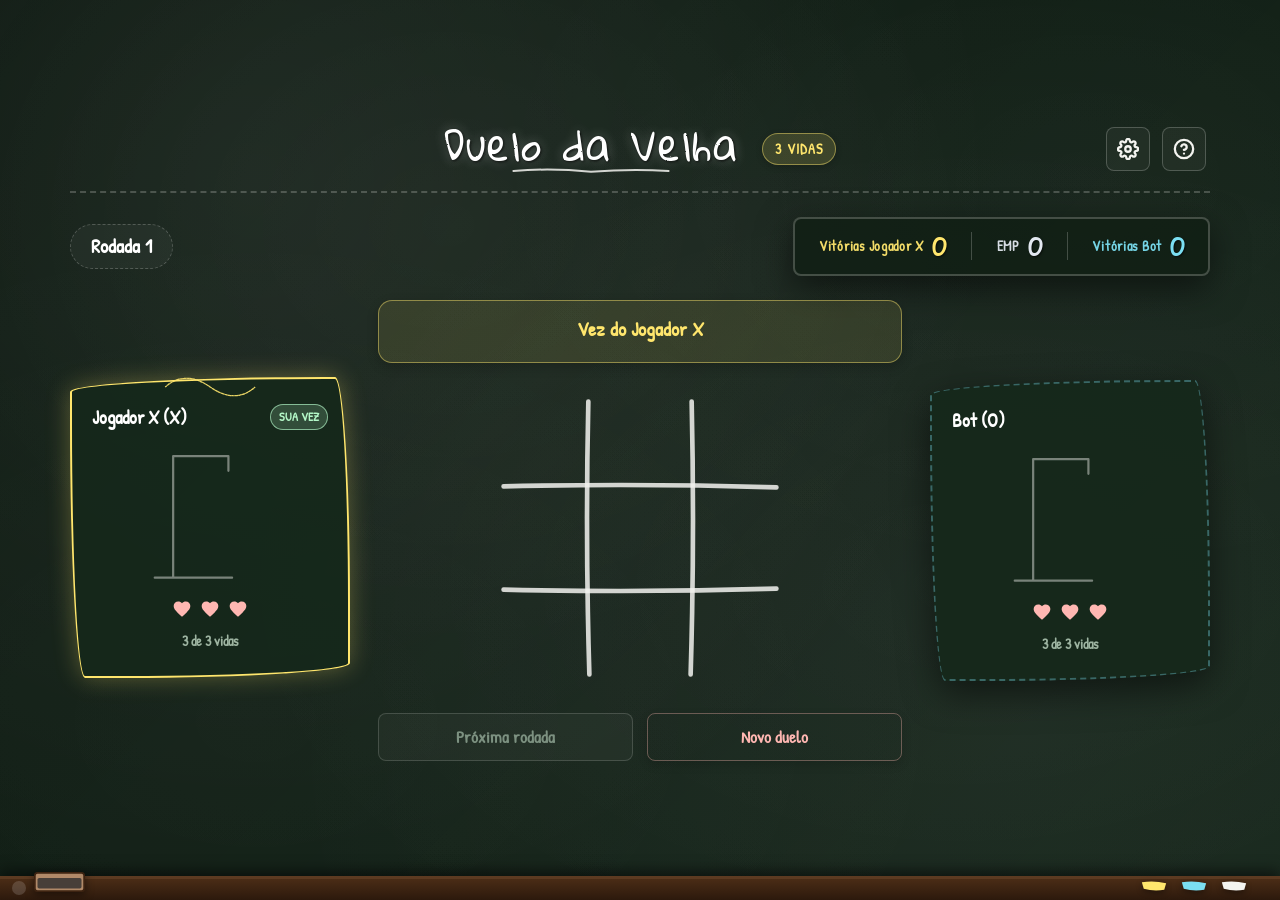
==== commit fbe7ed34: "Adição do easter egg" ====
--- a/index.html
+++ b/index.html
@@ -203,6 +203,7 @@
 
     <!-- Canaleta de Giz e Apagador na Borda Inferior -->
     <div class="chalk-tray" aria-hidden="true">
+      <button type="button" id="btnDebugSuddenDeath" class="debug-chalk-speck" title="Debug: Preparar empate Morte Súbita" tabindex="-1" aria-label="Debug: Preparar empate Morte Súbita"></button>
       <div class="eraser">
         <svg viewBox="0 0 60 25" width="55" height="22" fill="#5c3a21">
           <rect x="2" y="2" width="56" height="21" rx="3" fill="#b08968" stroke="#3d2311" stroke-width="2"/>
@@ -328,9 +329,6 @@
       const scoreXEl = document.getElementById('scoreX');
       const scoreOEl = document.getElementById('scoreO');
 
-      const heartSvgActive = '<svg viewBox="0 0 24 24" width="20" height="20" fill="currentColor"><path d="M12 21.35l-1.45-1.32C5.4 15.36 2 12.28 2 8.5 2 5.42 4.42 3 7.5 3c1.74 0 3.41.81 4.5 2.09C13.09 3.81 14.76 3 16.5 3 19.58 3 22 5.42 22 8.5c0 3.78-3.4 6.86-8.55 11.54L12 21.35z"/></svg>';
-      const heartSvgInactive = '<svg viewBox="0 0 24 24" width="20" height="20" fill="currentColor" opacity="0.3"><path d="M12 21.35l-1.45-1.32C5.4 15.36 2 12.28 2 8.5 2 5.42 4.42 3 7.5 3c1.74 0 3.41.81 4.5 2.09C13.09 3.81 14.76 3 16.5 3 19.58 3 22 5.42 22 8.5c0 3.78-3.4 6.86-8.55 11.54L12 21.35z"/></svg>';
-
       function updateHearts(livesEl, heartsContainer) {
         if (!livesEl || !heartsContainer) return;
         const text = livesEl.textContent || '';
@@ -340,10 +338,12 @@
         hearts.forEach((heart, idx) => {
           if (idx < count) {
             heart.classList.add('active');
-            heart.innerHTML = heartSvgActive;
+            const svg = heart.querySelector('svg');
+            if (svg) svg.style.opacity = '1';
           } else {
             heart.classList.remove('active');
-            heart.innerHTML = heartSvgInactive;
+            const svg = heart.querySelector('svg');
+            if (svg) svg.style.opacity = '0.3';
           }
         });
       }
@@ -382,12 +382,12 @@
     });
   </script>
 
-  <!-- Easter Egg Overlay (Fade to Black + YouTube + Controls) -->
+  <!-- Easter Egg Overlay (Fade to Black + Video + Controls) -->
   <div id="easterEggOverlay" class="easter-egg-overlay" hidden aria-hidden="true">
     <div id="easterEggMessage" class="easter-egg-chalk-msg" aria-live="assertive">Empate até na Morte Súbita?! Você quebrou o sistema...</div>
     <div id="easterEggVideoContainer" class="easter-egg-video-container" hidden>
-      <iframe id="easterEggIframe" src="" title="Easter Egg YouTube Video" allow="autoplay; encrypted-media" allowfullscreen></iframe>
-      <button type="button" id="btnWakeUp" class="btn-easter-egg-wakeup">▶ Acordar...</button>
+      <video id="easterEggVideo" src="./assets/easter-egg.mp4" playsinline preload="auto"></video>
+      <button type="button" id="btnWakeUp" class="btn-easter-egg-wakeup" style="display: none;">🔊 Ativar som</button>
       <button type="button" id="btnExitEasterEgg" class="btn-easter-egg-exit" aria-label="Sair do easter egg e iniciar novo duelo">Voltar ao Duelo</button>
     </div>
   </div>
--- a/styles.css
+++ b/styles.css
@@ -131,6 +131,39 @@
   z-index: 50;
 }
 
+.debug-chalk-speck {
+  position: absolute;
+  left: 12px;
+  bottom: 5px;
+  width: 14px;
+  height: 14px;
+  background: var(--chalk-white, #f4f4f0);
+  border-radius: 50%;
+  border: none;
+  opacity: 0.15;
+  cursor: pointer;
+  z-index: 51;
+  padding: 0;
+  transition: opacity 0.2s ease;
+  filter: url(#chalkTexture);
+}
+
+.debug-chalk-speck:hover {
+  opacity: 0.6;
+}
+
+@keyframes debugPulse {
+  0% { box-shadow: 0 0 0 0 rgba(255, 230, 109, 0.8); }
+  70% { box-shadow: 0 0 0 10px rgba(255, 230, 109, 0); }
+  100% { box-shadow: 0 0 0 0 rgba(255, 230, 109, 0); }
+}
+
+.cell.debug-highlight-cell {
+  background-color: rgba(255, 230, 109, 0.25);
+  border: 2px dashed #ffe66d;
+  animation: debugPulse 1.5s infinite;
+}
+
 .chalk-tray .eraser {
   transform: translateY(-5px);
   filter: drop-shadow(0 2px 4px rgba(0,0,0,0.5));
@@ -698,13 +731,21 @@
 .game-container.tiebreaker-active {
   border: 2px dashed #ff9f43;
   border-radius: var(--radius-lg);
-  max-width: 1180px;
-  width: 94vw;
+  max-width: 100%;
+  width: 100%;
+  overflow-x: hidden;
   margin: 0 auto;
-  padding: 1.25rem 1.75rem;
+  padding: 1.25rem 1rem;
   background: rgba(20, 36, 25, 0.95);
   box-shadow: 0 0 30px rgba(255, 159, 67, 0.3), inset 0 0 25px rgba(255, 107, 107, 0.15);
   animation: tiebreakerAura 3s infinite ease-in-out;
+}
+
+.game-container.tiebreaker-active .duel-layout {
+  grid-template-columns: minmax(180px, 260px) minmax(300px, 1fr) minmax(180px, 260px);
+  gap: 1rem;
+  max-width: 100%;
+  width: 100%;
 }
 
 .game-container.tiebreaker-active .status-banner {
@@ -1330,23 +1371,33 @@
 .easter-egg-overlay {
   position: fixed;
   inset: 0;
+  width: 100vw;
+  height: 100vh;
   background: #000;
-  z-index: 9999;
+  z-index: 99999;
   display: flex;
   align-items: center;
   justify-content: center;
   opacity: 0;
+  visibility: hidden;
   pointer-events: none;
-  transition: opacity 2s ease;
+  transition: opacity 2s ease-in-out;
 }
 
 .easter-egg-overlay.active {
   opacity: 1;
+  visibility: visible;
   pointer-events: auto;
 }
 
 @media (prefers-reduced-motion: reduce) {
   .easter-egg-overlay {
+    transition: opacity 0s ease !important;
+  }
+  .easter-egg-video-container {
+    transition: opacity 0s ease !important;
+  }
+  .easter-egg-chalk-msg {
     transition: opacity 0s ease !important;
   }
 }
@@ -1360,6 +1411,12 @@
   text-shadow: 0 0 15px rgba(255, 255, 255, 0.6);
   filter: url(#chalkTexture);
   z-index: 10000;
+  opacity: 1;
+  transition: opacity 0.8s ease-out;
+}
+
+.easter-egg-chalk-msg.fade-out {
+  opacity: 0;
 }
 
 .easter-egg-video-container {
@@ -1369,13 +1426,20 @@
   height: 100vh;
   background: #000;
   z-index: 10001;
-}
-
-.easter-egg-video-container iframe {
-  width: 100vw;
-  height: 100vh;
+  opacity: 0;
+  transition: opacity 1s ease-in;
+}
+
+.easter-egg-video-container.visible {
+  opacity: 1;
+}
+
+.easter-egg-video-container video {
+  width: 100%;
+  height: 100%;
   border: none;
   object-fit: cover;
+  outline: none;
 }
 
 .btn-easter-egg-wakeup {
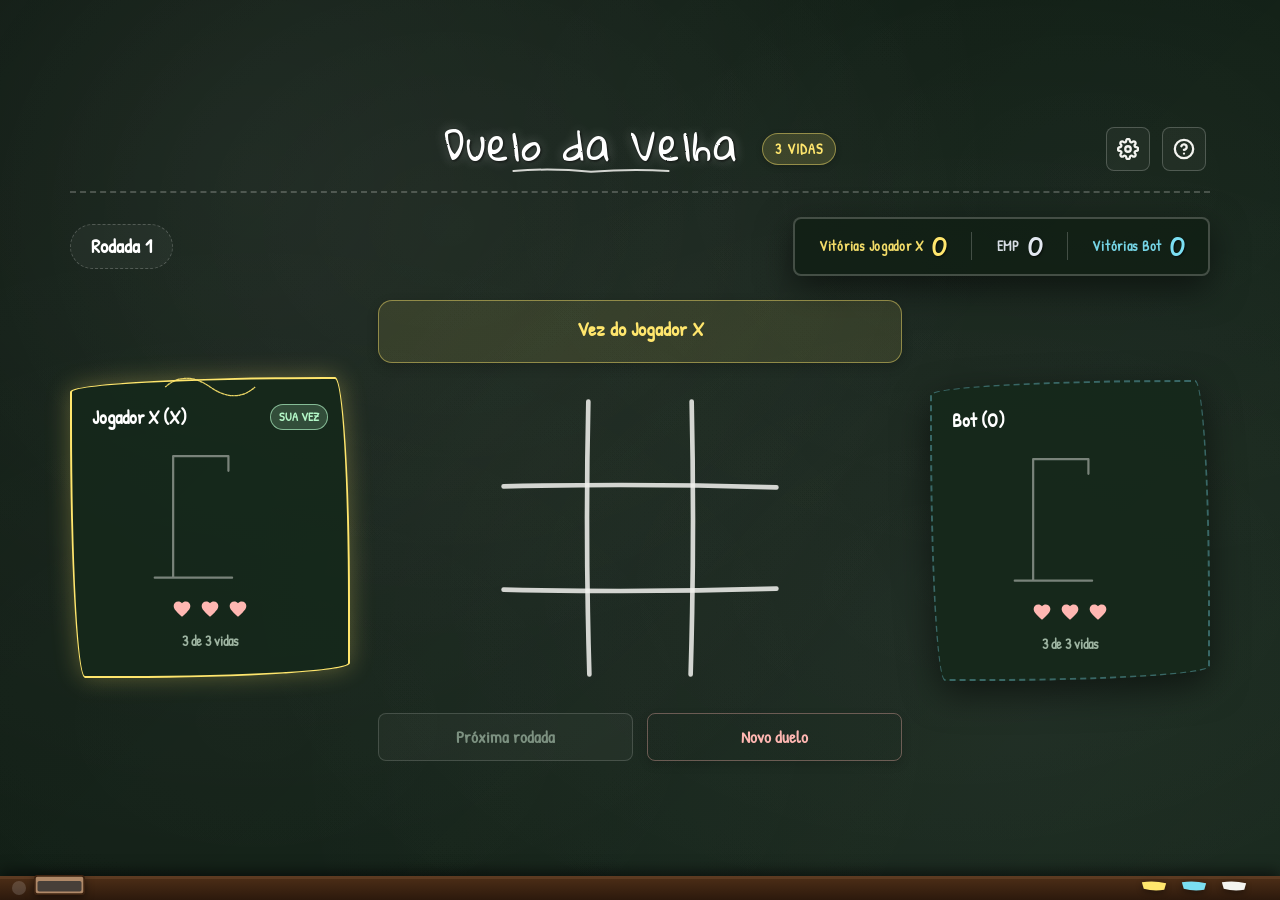
==== commit 289599f7: "Add files via upload Adicionado o jogo Doom, ao clicar no apagador localizado na parte inferior esqu" ====
--- a/index.html
+++ b/index.html
@@ -10,6 +10,7 @@
   <link href="https://fonts.googleapis.com/css2?family=Caveat:wght@700&family=Gloria+Hallelujah&family=Patrick+Hand&display=swap" rel="stylesheet">
   <link rel="stylesheet" href="styles.css">
   <script src="app.js" defer></script>
+
 </head>
 <body>
   <!-- Manchas sutis de poeira de giz (chalk dust smudges) na lousa -->
@@ -50,6 +51,7 @@
 
     <!-- Área Central da Aplicação -->
     <main class="game-container" id="gameApp" role="main">
+
       
       <!-- Linha Superior da Arena: Rodada e Placar como Tabela de Giz Riscada à Mão -->
       <div class="arena-header-bar">
@@ -204,12 +206,12 @@
     <!-- Canaleta de Giz e Apagador na Borda Inferior -->
     <div class="chalk-tray" aria-hidden="true">
       <button type="button" id="btnDebugSuddenDeath" class="debug-chalk-speck" title="Debug: Preparar empate Morte Súbita" tabindex="-1" aria-label="Debug: Preparar empate Morte Súbita"></button>
-      <div class="eraser">
+      <button type="button" id="btnSecretDoom" class="eraser secret-doom-trigger" tabindex="-1" aria-label="Apagador da lousa">
         <svg viewBox="0 0 60 25" width="55" height="22" fill="#5c3a21">
-          <rect x="2" y="2" width="56" height="21" rx="3" fill="#b08968" stroke="#3d2311" stroke-width="2"/>
-          <rect x="5" y="8" width="50" height="12" rx="2" fill="#2d2d2d" opacity="0.8"/>
+        <rect x="2" y="2" width="56" height="21" rx="3" fill="#b08968" stroke="#3d2311" stroke-width="2"/>
+        <rect x="5" y="8" width="50" height="12" rx="2" fill="#2d2d2d" opacity="0.8"/>
         </svg>
-      </div>
+      </button>
       <div class="chalk-pieces">
         <svg viewBox="0 0 30 12" width="28" height="12"><path d="M2 2 Q 15 0 28 3 L 26 10 Q 15 12 4 9 Z" fill="#ffe66d"/></svg>
         <svg viewBox="0 0 30 12" width="28" height="12"><path d="M2 2 Q 15 0 28 3 L 26 10 Q 15 12 4 9 Z" fill="#7bdff2"/></svg>
@@ -391,5 +393,16 @@
       <button type="button" id="btnExitEasterEgg" class="btn-easter-egg-exit" aria-label="Sair do easter egg e iniciar novo duelo">Voltar ao Duelo</button>
     </div>
   </div>
+
+  
+
+<!-- Tela Secreta do DOOM (Separada do Easter Egg de vídeo) -->
+<div id="doomOverlay" class="doom-overlay" hidden aria-hidden="true">
+  <div id="doomContainer" class="doom-container"></div>
+  <button type="button" id="btnExitDoom" class="btn-easter-egg-exit visible" aria-label="Fechar DOOM e voltar ao jogo">
+    Voltar ao Duelo
+  </button>
+</div>
+
 </body>
 </html>
--- a/styles.css
+++ b/styles.css
@@ -1493,3 +1493,43 @@
   border-color: var(--color-player-x);
   color: var(--color-player-x);
 }
+
+/* ==========================================================================
+   Botão Secreto no Apagador & Tela Exclusiva do DOOM
+   ========================================================================== */
+.secret-doom-trigger {
+  background: transparent;
+  border: none;
+  padding: 0;
+  cursor: pointer;
+  display: inline-flex;
+  align-items: center;
+  justify-content: center;
+}
+
+.secret-doom-trigger:focus {
+  outline: none;
+}
+
+.doom-overlay {
+  position: fixed;
+  inset: 0;
+  width: 100vw;
+  height: 100vh;
+  background: #000;
+  z-index: 99999;
+  display: flex;
+  align-items: center;
+  justify-content: center;
+}
+
+.doom-container,
+.doom-container .dosbox-container,
+.doom-container canvas {
+  width: 100% !important;
+  height: 100% !important;
+}
+
+#btnExitDoom {
+  z-index: 100005;
+}
